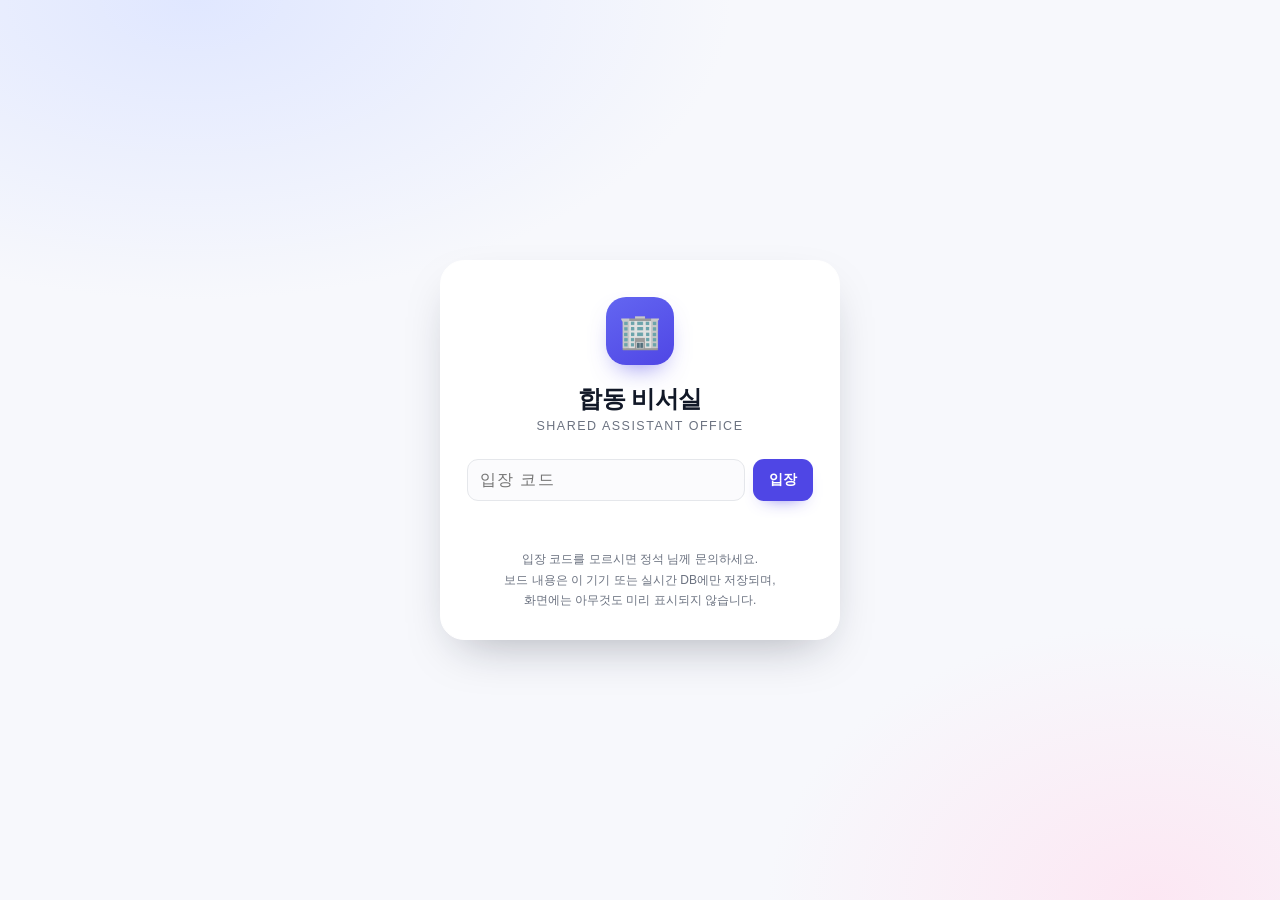
==== shared-office/index.html @ 5110aa7a "합동 비서실: 모바일 상단 바 한 줄 유지(브랜드·연결 배지)" ====
<!doctype html>
<html lang="ko">
<head>
<meta charset="utf-8">
<meta name="viewport" content="width=device-width, initial-scale=1, viewport-fit=cover">
<meta name="theme-color" content="#4f46e5">
<meta name="description" content="합동 비서실 - 가족과 비서가 함께 쓰는 실시간 공유 보드">
<title>합동 비서실 · Shared Assistant Office</title>
<link rel="icon" href="data:image/svg+xml,%3Csvg xmlns='http://www.w3.org/2000/svg' viewBox='0 0 100 100'%3E%3Crect width='100' height='100' rx='24' fill='%234f46e5'/%3E%3Ctext x='50' y='68' font-size='54' text-anchor='middle' fill='white'%3E%F0%9F%8F%A2%3C/text%3E%3C/svg%3E">
<link rel="manifest" href="./manifest.webmanifest">
<link rel="apple-touch-icon" href="./icon.svg">
<meta name="apple-mobile-web-app-capable" content="yes">
<meta name="apple-mobile-web-app-status-bar-style" content="default">
<meta name="apple-mobile-web-app-title" content="합동 비서실">
<link rel="stylesheet" href="./style.css?v=20261127d">
</head>
<body>

<!-- ── 잠금 화면 ───────────────────────────────────────────── -->
<div class="lock" id="lockScreen">
  <div class="lock-card">
    <div class="lock-mark">🏢</div>
    <h1>합동 비서실</h1>
    <p class="lock-sub">Shared Assistant Office</p>
    <form id="lockForm" class="lock-form" autocomplete="off">
      <input id="lockCode" type="password" placeholder="입장 코드" aria-label="입장 코드" required autocapitalize="off" spellcheck="false">
      <button type="submit" class="btn primary">입장</button>
    </form>
    <p class="lock-error" id="lockError" role="alert"></p>
    <p class="lock-note">
      입장 코드를 모르시면 정석 님께 문의하세요.<br>
      보드 내용은 이 기기 또는 실시간 DB에만 저장되며,<br>화면에는 아무것도 미리 표시되지 않습니다.
    </p>
  </div>
</div>

<!-- ── 본문 ───────────────────────────────────────────────── -->
<div class="app" id="app" hidden>
  <header class="topbar">
    <div class="brand">
      <span class="brand-mark">🏢</span>
      <div class="brand-text">
        <h1>합동 비서실</h1>
        <p>Shared Assistant Office</p>
      </div>
    </div>
    <div class="topbar-actions">
      <button id="connBadge" class="badge" type="button" title="실시간 DB 연결 설정">
        <span class="dot"></span><span id="connText">실시간 DB 미연결 · 로컬 모드</span>
      </button>
      <button id="settingsBtn" class="icon-btn" type="button" title="설정" aria-label="설정">⚙️</button>
      <button id="lockBtn" class="icon-btn" type="button" title="잠그기" aria-label="잠그기">🔒</button>
    </div>
  </header>

  <nav class="tabs" id="tabs">
    <button class="tab active" data-view="board" type="button"><span>📌</span> 공유 보드</button>
    <button class="tab" data-view="todos" type="button"><span>✅</span> 공동 할 일</button>
    <button class="tab" data-view="kids" type="button"><span>🧒</span> 아이들 보드</button>
    <button class="tab" data-view="chat" type="button"><span>💬</span> 채팅</button>
    <button class="tab" data-view="status" type="button"><span>👥</span> 비서 현황</button>
  </nav>

  <main class="main">

    <!-- 공유 보드 -->
    <section class="view active" id="view-board">
      <form class="card form" id="boardForm">
        <div class="form-row">
          <select id="boardCategory" aria-label="분류">
            <option value="공지">📢 공지</option>
            <option value="요청">🙋 요청</option>
            <option value="메모" selected>📝 메모</option>
          </select>
          <input id="boardAuthor" list="authorOptions" placeholder="작성자" value="정석 비서" aria-label="작성자">
          <label class="check"><input type="checkbox" id="boardPinned"> <span>상단 고정</span></label>
        </div>
        <textarea id="boardText" rows="2" placeholder="공지 · 요청 · 메모를 남겨 보세요 (예: 이번 주 금요일 오후 3시 병원 예약)" required></textarea>
        <div class="form-actions">
          <button class="btn primary" type="submit">올리기</button>
        </div>
      </form>

      <div class="filter-row" id="boardFilters">
        <button class="chip active" data-cat="전체" type="button">전체</button>
        <button class="chip" data-cat="공지" type="button">공지</button>
        <button class="chip" data-cat="요청" type="button">요청</button>
        <button class="chip" data-cat="메모" type="button">메모</button>
      </div>

      <div class="list" id="boardList"></div>
    </section>

    <!-- 공동 할 일 -->
    <section class="view" id="view-todos">
      <form class="card form" id="todoForm">
        <input id="todoTitle" placeholder="할 일을 입력하세요" aria-label="할 일" required>
        <div class="form-row">
          <input id="todoAssignee" list="authorOptions" placeholder="담당자" value="정석 비서" aria-label="담당자">
          <input id="todoDue" type="date" aria-label="기한">
          <select id="todoPriority" aria-label="우선순위">
            <option value="높음">🔴 높음</option>
            <option value="보통" selected>🟡 보통</option>
            <option value="낮음">🟢 낮음</option>
          </select>
          <button class="btn primary" type="submit">추가</button>
        </div>
      </form>

      <div class="filter-row" id="todoFilters">
        <button class="chip active" data-filter="all" type="button">전체</button>
        <button class="chip" data-filter="open" type="button">미완료</button>
        <button class="chip" data-filter="done" type="button">완료</button>
      </div>

      <div class="list" id="todoList"></div>
    </section>

    <!-- 아이들 보드 -->
    <section class="view" id="view-kids">
      <form class="card form" id="kidForm">
        <div class="form-row">
          <select id="kidChild" aria-label="자녀"></select>
          <select id="kidType" aria-label="종류">
            <option value="준비물">🎒 준비물</option>
            <option value="일정" selected>📅 일정</option>
            <option value="전달">📣 전달사항</option>
          </select>
          <input id="kidDate" type="date" aria-label="날짜">
        </div>
        <div class="form-row">
          <input id="kidText" placeholder="예: 체육복 · 수학 숙제 · 학원 6시" aria-label="내용" required>
          <button class="btn primary" type="submit">추가</button>
        </div>
      </form>

      <div class="filter-row" id="kidTabs"></div>
      <div class="list" id="kidList"></div>

      <details class="card manage">
        <summary>⚙️ 자녀 탭 이름 편집</summary>
        <div id="childEditor" class="child-editor"></div>
      </details>
    </section>

    <!-- 채팅 -->
    <section class="view" id="view-chat">
      <div class="chat-card card">
        <div class="chat-head">
          <span class="chat-label">나</span>
          <select id="chatAuthor" aria-label="작성자 선택"></select>
          <input id="chatAuthorCustom" hidden placeholder="이름 직접 입력" aria-label="작성자 이름" maxlength="20" autocomplete="off">
        </div>

        <div class="chat-list" id="chatList" role="log" aria-live="polite" aria-label="대화 내용"></div>

        <form class="chat-form" id="chatForm" autocomplete="off">
          <textarea id="chatInput" rows="1" placeholder="메시지를 입력하세요" aria-label="메시지" enterkeyhint="send"></textarea>
          <button class="btn primary" id="chatSend" type="submit">전송</button>
        </form>
      </div>
      <p class="hint center">Enter 전송 · Shift+Enter 줄바꿈 · 내 말풍선은 🗑️로 지울 수 있어요.</p>
    </section>

    <!-- 비서 현황 -->
    <section class="view" id="view-status">
      <form class="card form" id="statusForm">
        <div class="form-row">
          <input id="statusName" list="authorOptions" placeholder="이름" value="정석 비서" aria-label="이름">
          <input id="statusLine" placeholder="지금 상태 한 줄 (예: 오전 브리핑 준비 중)" aria-label="상태" required>
          <button class="btn primary" type="submit">업데이트</button>
        </div>
      </form>

      <div class="list" id="statusList"></div>
      <p class="hint center" id="statusHint">이 화면을 열어 둔 동안 1분마다 접속 시각이 갱신됩니다.</p>
    </section>

  </main>

  <footer class="footer">
    <span>합동 비서실 · 가족과 비서가 함께 쓰는 공유 보드</span>
    <span id="modeFooter"></span>
  </footer>
</div>

<datalist id="authorOptions">
  <option value="정석 비서"></option>
  <option value="미경 비서"></option>
  <option value="직접 작성"></option>
</datalist>

<!-- ── 설정 모달 ─────────────────────────────────────────── -->
<div class="modal" id="settingsModal" hidden>
  <div class="modal-card" role="dialog" aria-modal="true" aria-labelledby="settingsTitle">
    <div class="modal-head">
      <h2 id="settingsTitle">설정</h2>
      <button class="icon-btn" data-close type="button" aria-label="닫기">✕</button>
    </div>

    <section class="modal-section">
      <h3>실시간 DB 연결 (Firebase Realtime Database)</h3>
      <p class="hint">
        Firebase 콘솔 → 프로젝트 설정 → 내 앱 → SDK 설정의 구성 객체를 그대로 붙여넣으세요.
        <code>databaseURL</code>이 포함되어야 합니다. 연결하면 이 기기와 다른 기기의 보드가 실시간으로 함께 바뀝니다.
      </p>
      <textarea id="fbConfigInput" rows="6" spellcheck="false" placeholder='{
  "apiKey": "…",
  "authDomain": "…firebaseapp.com",
  "databaseURL": "https://…firebaseio.com",
  "projectId": "…",
  "appId": "…"
}'></textarea>
      <div class="row">
        <button id="fbConnect" class="btn primary" type="button">연결</button>
        <button id="fbDisconnect" class="btn ghost" type="button">연결 해제 (로컬 모드)</button>
      </div>
      <p class="hint" id="fbStatus"></p>
    </section>

    <section class="modal-section">
      <h3>입장 코드 변경</h3>
      <div class="row">
        <input id="newCode" type="text" placeholder="새 입장 코드" autocapitalize="off" spellcheck="false">
        <button id="saveCode" class="btn primary" type="button">저장</button>
      </div>
      <p class="hint" id="codeStatus"></p>
    </section>

    <section class="modal-section">
      <h3>내 이름</h3>
      <div class="row">
        <input id="myName" type="text" placeholder="예: 정석 비서">
        <button id="saveName" class="btn primary" type="button">저장</button>
      </div>
      <p class="hint">비서 현황판과 작성자 기본값에 쓰입니다.</p>
    </section>

    <section class="modal-section">
      <h3>데이터</h3>
      <div class="row">
        <button id="resetLocal" class="btn ghost danger" type="button">이 기기의 로컬 데이터 초기화</button>
      </div>
      <p class="hint">로컬 모드에서만 동작합니다. 실시간 DB 데이터는 지워지지 않습니다.</p>
    </section>
  </div>
</div>

<!-- ── 보드 항목 편집 모달 ───────────────────────────────── -->
<div class="modal" id="editModal" hidden>
  <div class="modal-card narrow" role="dialog" aria-modal="true" aria-labelledby="editTitle">
    <div class="modal-head">
      <h2 id="editTitle">글 수정</h2>
      <button class="icon-btn" data-close type="button" aria-label="닫기">✕</button>
    </div>
    <div class="modal-section">
      <div class="form-row">
        <select id="editCategory" aria-label="분류">
          <option value="공지">📢 공지</option>
          <option value="요청">🙋 요청</option>
          <option value="메모">📝 메모</option>
        </select>
        <input id="editAuthor" list="authorOptions" placeholder="작성자" aria-label="작성자">
        <label class="check"><input type="checkbox" id="editPinned"> <span>상단 고정</span></label>
      </div>
      <textarea id="editText" rows="5" aria-label="내용"></textarea>
      <div class="row end">
        <button class="btn ghost" data-close type="button">취소</button>
        <button id="editSave" class="btn primary" type="button">저장</button>
      </div>
    </div>
  </div>
</div>

<div class="toast" id="toast" role="status" aria-live="polite"></div>

<script type="module" src="./app.js?v=20261127c"></script>
</body>
</html>
---- shared-office/style.css ----
/* ─────────────────────────────────────────────
   합동 비서실 · Shared Assistant Office
   ───────────────────────────────────────────── */
:root {
  --indigo: #4f46e5;
  --indigo-dark: #4338ca;
  --indigo-soft: #eef2ff;
  --pink: #db2777;
  --pink-soft: #fce7f3;
  --green: #059669;
  --green-soft: #d1fae5;
  --amber: #b45309;
  --amber-soft: #fef3c7;
  --red: #dc2626;
  --ink: #111827;
  --ink-2: #374151;
  --muted: #6b7280;
  --line: #e5e7eb;
  --bg: #f5f6fa;
  --card: #ffffff;
  --radius: 16px;
  --shadow: 0 1px 2px rgba(17, 24, 39, .05), 0 8px 24px -16px rgba(17, 24, 39, .25);
  --shadow-lg: 0 20px 50px -20px rgba(17, 24, 39, .35);
  --safe-b: env(safe-area-inset-bottom, 0px);
  --page: 940px;
}

* { box-sizing: border-box; }

html, body {
  margin: 0;
  padding: 0;
  background: var(--bg);
  color: var(--ink);
  font-family: -apple-system, BlinkMacSystemFont, "Apple SD Gothic Neo", "Pretendard",
    "Segoe UI", "Malgun Gothic", "Noto Sans KR", sans-serif;
  -webkit-font-smoothing: antialiased;
  -webkit-text-size-adjust: 100%;
}

body { min-height: 100dvh; }

h1, h2, h3, p { margin: 0; }
button { font-family: inherit; }
input, select, textarea { font-family: inherit; font-size: 15px; color: var(--ink); }

/* ── 잠금 화면 ─────────────────────────────── */
.lock[hidden], .app[hidden] { display: none !important; }

.lock {
  position: fixed;
  inset: 0;
  display: grid;
  place-items: center;
  padding: 24px;
  background:
    radial-gradient(900px 500px at 15% 0%, #e0e7ff 0%, transparent 60%),
    radial-gradient(700px 500px at 90% 100%, #fce7f3 0%, transparent 55%),
    #f7f8fc;
  z-index: 100;
}

.lock-card {
  width: 100%;
  max-width: 400px;
  background: var(--card);
  border-radius: 24px;
  padding: 36px 26px 28px;
  text-align: center;
  box-shadow: var(--shadow-lg);
  border: 1px solid #fff;
}

.lock-mark {
  width: 68px;
  height: 68px;
  margin: 0 auto 18px;
  display: grid;
  place-items: center;
  font-size: 34px;
  border-radius: 20px;
  background: linear-gradient(150deg, #6366f1, #4f46e5);
  box-shadow: 0 12px 26px -12px rgba(79, 70, 229, .7);
}

.lock-card h1 { font-size: 24px; letter-spacing: -.5px; }
.lock-sub {
  margin-top: 4px;
  font-size: 12.5px;
  letter-spacing: .12em;
  text-transform: uppercase;
  color: var(--muted);
}

.lock-form { display: flex; gap: 8px; margin-top: 26px; }
.lock-form input {
  flex: 1;
  min-width: 0;
  padding: 13px 15px;
  border-radius: 12px;
  border: 1.5px solid var(--line);
  background: #fbfbfd;
  font-size: 16px;
  letter-spacing: .08em;
  transition: border-color .15s, box-shadow .15s;
}
.lock-form input:focus {
  outline: none;
  border-color: var(--indigo);
  box-shadow: 0 0 0 4px rgba(79, 70, 229, .12);
}

.lock-error {
  min-height: 20px;
  margin-top: 10px;
  font-size: 13px;
  color: var(--red);
}
.lock-note {
  margin-top: 18px;
  font-size: 12px;
  line-height: 1.7;
  color: var(--muted);
}
.shake { animation: shake .38s; }
@keyframes shake {
  0%, 100% { transform: translateX(0); }
  25% { transform: translateX(-7px); }
  50% { transform: translateX(7px); }
  75% { transform: translateX(-4px); }
}

/* ── 공통 버튼 ─────────────────────────────── */
.btn {
  appearance: none;
  border: 0;
  border-radius: 11px;
  padding: 11px 16px;
  font-size: 14px;
  font-weight: 600;
  cursor: pointer;
  white-space: nowrap;
  transition: background .15s, transform .06s, box-shadow .15s;
}
.btn:active { transform: translateY(1px); }
.btn.primary {
  background: var(--indigo);
  color: #fff;
  box-shadow: 0 8px 18px -12px rgba(79, 70, 229, .9);
}
.btn.primary:hover { background: var(--indigo-dark); }
.btn.ghost {
  background: #f3f4f6;
  color: var(--ink-2);
}
.btn.ghost:hover { background: #e9eaef; }
.btn.danger { color: var(--red); }
.btn.danger:hover { background: #fee2e2; }

.icon-btn {
  appearance: none;
  border: 0;
  background: transparent;
  width: 38px;
  height: 38px;
  border-radius: 10px;
  font-size: 16px;
  cursor: pointer;
  color: var(--ink-2);
}
.icon-btn:hover { background: #f3f4f6; }

/* ── 상단 바 ───────────────────────────────── */
.topbar {
  position: sticky;
  top: 0;
  z-index: 30;
  display: flex;
  align-items: center;
  justify-content: space-between;
  gap: 12px;
  padding: 12px max(16px, calc((100% - var(--page)) / 2 + 16px));
  background: rgba(255, 255, 255, .82);
  backdrop-filter: saturate(180%) blur(14px);
  -webkit-backdrop-filter: saturate(180%) blur(14px);
  border-bottom: 1px solid rgba(229, 231, 235, .9);
}

.brand { display: flex; align-items: center; gap: 10px; min-width: 0; }
.brand-mark {
  width: 40px;
  height: 40px;
  flex: 0 0 auto;
  display: grid;
  place-items: center;
  font-size: 20px;
  border-radius: 12px;
  background: linear-gradient(150deg, #6366f1, #4f46e5);
  box-shadow: 0 8px 18px -12px rgba(79, 70, 229, .9);
}
.brand-text h1 { font-size: 17px; letter-spacing: -.3px; }
.brand-text p {
  font-size: 10.5px;
  letter-spacing: .1em;
  text-transform: uppercase;
  color: var(--muted);
  margin-top: 1px;
}

.topbar-actions { display: flex; align-items: center; gap: 4px; }

.badge {
  display: inline-flex;
  align-items: center;
  gap: 6px;
  border: 1px solid var(--amber-soft);
  background: var(--amber-soft);
  color: var(--amber);
  font-size: 11.5px;
  font-weight: 600;
  padding: 7px 10px;
  border-radius: 999px;
  cursor: pointer;
  max-width: 46vw;
  overflow: hidden;
}
.badge .dot {
  width: 7px; height: 7px; border-radius: 50%;
  background: currentColor;
  flex: 0 0 auto;
}
.badge #connText { overflow: hidden; text-overflow: ellipsis; white-space: nowrap; }
.badge.online {
  background: var(--green-soft);
  border-color: var(--green-soft);
  color: var(--green);
}

/* ── 탭 ────────────────────────────────────── */
.tabs {
  position: sticky;
  top: 65px;
  z-index: 20;
  display: flex;
  gap: 6px;
  max-width: var(--page);
  margin: 0 auto;
  padding: 10px 16px;
  overflow-x: auto;
  scrollbar-width: none;
  background: linear-gradient(var(--bg) 70%, rgba(245, 246, 250, 0));
}
.tabs::-webkit-scrollbar { display: none; }

.tab {
  flex: 0 0 auto;
  appearance: none;
  border: 1px solid var(--line);
  background: #fff;
  color: var(--muted);
  font-size: 13.5px;
  font-weight: 600;
  padding: 9px 14px;
  border-radius: 999px;
  cursor: pointer;
  display: inline-flex;
  align-items: center;
  gap: 6px;
  transition: all .15s;
}
.tab span { font-size: 13px; }
.tab:hover { color: var(--ink-2); border-color: #d8dae2; }
.tab.active {
  background: var(--ink);
  border-color: var(--ink);
  color: #fff;
}

.main {
  max-width: var(--page);
  margin: 0 auto;
  padding: 6px max(16px, env(safe-area-inset-left)) 40px max(16px, env(safe-area-inset-right));
}

.view { display: none; }
.view.active { display: block; animation: fade .22s ease; }
@keyframes fade { from { opacity: 0; transform: translateY(4px); } to { opacity: 1; transform: none; } }

/* ── 카드 / 폼 ─────────────────────────────── */
.card {
  background: var(--card);
  border: 1px solid var(--line);
  border-radius: var(--radius);
  box-shadow: var(--shadow);
}

.form {
  padding: 14px;
  margin-bottom: 12px;
  display: flex;
  flex-direction: column;
  gap: 10px;
}

.form-row {
  display: flex;
  gap: 8px;
  align-items: center;
  flex-wrap: wrap;
}
.form-row > input[type="text"],
.form-row > input:not([type]),
.form-row > input[type="date"],
.form-row > select {
  flex: 1 1 130px;
  min-width: 0;
}
.form-row > .btn { flex: 0 0 auto; }

input:not([type="checkbox"]), select, textarea {
  width: 100%;
  padding: 11px 12px;
  border-radius: 11px;
  border: 1.5px solid var(--line);
  background: #fbfbfd;
  transition: border-color .15s, box-shadow .15s;
  -webkit-appearance: none;
  appearance: none;
}
select {
  background-image: url("data:image/svg+xml,%3Csvg xmlns='http://www.w3.org/2000/svg' width='12' height='8' viewBox='0 0 12 8'%3E%3Cpath d='M1 1l5 5 5-5' stroke='%236b7280' stroke-width='1.8' fill='none' stroke-linecap='round'/%3E%3C/svg%3E");
  background-repeat: no-repeat;
  background-position: right 12px center;
  padding-right: 32px;
}
input:focus, select:focus, textarea:focus {
  outline: none;
  border-color: var(--indigo);
  box-shadow: 0 0 0 4px rgba(79, 70, 229, .1);
  background: #fff;
}
textarea { resize: vertical; line-height: 1.55; min-height: 48px; }

.check {
  display: inline-flex;
  align-items: center;
  gap: 6px;
  font-size: 13px;
  color: var(--ink-2);
  white-space: nowrap;
  cursor: pointer;
  flex: 0 0 auto;
}
.check input { width: 16px; height: 16px; accent-color: var(--indigo); }

.form-actions { display: flex; justify-content: flex-end; }

.row { display: flex; gap: 8px; align-items: center; flex-wrap: wrap; }
.row.end { justify-content: flex-end; }
.row > input { flex: 1 1 160px; }

/* ── 필터 칩 ───────────────────────────────── */
.filter-row {
  display: flex;
  gap: 6px;
  margin: 2px 0 12px;
  overflow-x: auto;
  scrollbar-width: none;
  padding-bottom: 2px;
}
.filter-row::-webkit-scrollbar { display: none; }

.chip {
  flex: 0 0 auto;
  appearance: none;
  border: 1px solid var(--line);
  background: #fff;
  color: var(--muted);
  font-size: 12.5px;
  font-weight: 600;
  padding: 7px 12px;
  border-radius: 999px;
  cursor: pointer;
}
.chip:hover { color: var(--ink-2); }
.chip.active {
  background: var(--indigo-soft);
  border-color: #c7d2fe;
  color: var(--indigo-dark);
}

/* ── 목록 ──────────────────────────────────── */
.list { display: grid; gap: 10px; }
@media (min-width: 720px) {
  .list.two { grid-template-columns: 1fr 1fr; }
}

.item {
  background: var(--card);
  border: 1px solid var(--line);
  border-radius: 14px;
  padding: 14px 15px;
  box-shadow: var(--shadow);
  position: relative;
}

.item.pinned {
  border-color: #c7d2fe;
  background: linear-gradient(180deg, #f7f8ff, #fff 60%);
}
.item.pinned::before {
  content: "";
  position: absolute;
  left: 0; top: 12px; bottom: 12px;
  width: 3px;
  border-radius: 3px;
  background: var(--indigo);
}

.item-head {
  display: flex;
  align-items: center;
  gap: 7px;
  flex-wrap: wrap;
  margin-bottom: 8px;
}

.tag {
  font-size: 11px;
  font-weight: 700;
  padding: 4px 9px;
  border-radius: 999px;
  letter-spacing: -.1px;
}
.tag.cat-공지 { background: var(--indigo-soft); color: var(--indigo-dark); }
.tag.cat-요청 { background: var(--amber-soft); color: var(--amber); }
.tag.cat-메모 { background: #f3f4f6; color: var(--ink-2); }
.tag.author { background: #f3f4f6; color: var(--ink-2); font-weight: 600; }
.tag.mine { background: var(--green-soft); color: var(--green); }
.tag.pin { background: var(--indigo); color: #fff; }

.item-text {
  font-size: 14.5px;
  line-height: 1.62;
  color: var(--ink);
  white-space: pre-wrap;
  word-break: break-word;
}
.item-text.done {
  text-decoration: line-through;
  color: var(--muted);
}

.item-foot {
  display: flex;
  align-items: center;
  justify-content: space-between;
  gap: 8px;
  margin-top: 10px;
  font-size: 11.5px;
  color: var(--muted);
}
.item-actions { display: flex; gap: 2px; opacity: .75; }
.item-actions button {
  appearance: none;
  border: 0;
  background: transparent;
  font-size: 13px;
  padding: 4px 7px;
  border-radius: 8px;
  cursor: pointer;
  color: var(--muted);
}
.item-actions button:hover { background: #f3f4f6; color: var(--ink); }

/* 할 일 */
.todo { display: flex; gap: 12px; align-items: flex-start; }
.todo .box {
  flex: 0 0 auto;
  width: 22px; height: 22px;
  margin-top: 2px;
  border-radius: 7px;
  border: 2px solid #d1d5db;
  background: #fff;
  display: grid;
  place-items: center;
  cursor: pointer;
  color: transparent;
  font-size: 13px;
  font-weight: 800;
  transition: all .15s;
}
.todo .box:hover { border-color: var(--indigo); }
.todo .box.on {
  background: var(--indigo);
  border-color: var(--indigo);
  color: #fff;
}
.todo .body { flex: 1; min-width: 0; }
.todo .title { font-size: 14.5px; line-height: 1.5; word-break: break-word; }
.todo .title.done { text-decoration: line-through; color: var(--muted); }
.todo .meta {
  display: flex;
  gap: 6px;
  flex-wrap: wrap;
  margin-top: 7px;
  align-items: center;
}
.prio {
  font-size: 11px;
  font-weight: 700;
  padding: 3px 8px;
  border-radius: 999px;
}
.prio.높음 { background: #fee2e2; color: #b91c1c; }
.prio.보통 { background: var(--amber-soft); color: var(--amber); }
.prio.낮음 { background: var(--green-soft); color: var(--green); }
.due {
  font-size: 11.5px;
  color: var(--muted);
  background: #f3f4f6;
  padding: 3px 8px;
  border-radius: 999px;
}
.due.soon { background: #fee2e2; color: #b91c1c; font-weight: 700; }

/* 아이들 보드 */
.kid-card .ktype { font-size: 11px; font-weight: 700; padding: 4px 9px; border-radius: 999px; }
.ktype.준비물 { background: #e0f2fe; color: #0369a1; }
.ktype.일정 { background: var(--indigo-soft); color: var(--indigo-dark); }
.ktype.전달 { background: var(--pink-soft); color: var(--pink); }

.child-editor { display: grid; gap: 10px; margin-top: 12px; }
.child-row { display: flex; gap: 8px; align-items: center; }
.child-row .emoji {
  flex: 0 0 46px;
  text-align: center;
  font-size: 18px;
  padding: 9px 0;
  border-radius: 10px;
  border: 1.5px solid var(--line);
  background: #fbfbfd;
}
.child-row input { flex: 1; }

/* 현황 */
.status-item { display: flex; gap: 12px; align-items: flex-start; }
.avatar {
  flex: 0 0 auto;
  width: 38px; height: 38px;
  border-radius: 50%;
  display: grid;
  place-items: center;
  font-size: 15px;
  font-weight: 800;
  color: #fff;
  background: linear-gradient(150deg, #6366f1, #4f46e5);
}
.avatar.a2 { background: linear-gradient(150deg, #f472b6, #db2777); }
.avatar.a3 { background: linear-gradient(150deg, #34d399, #059669); }
.avatar.a4 { background: linear-gradient(150deg, #fbbf24, #d97706); }
.status-line { font-size: 14.5px; line-height: 1.5; word-break: break-word; }
.status-meta { margin-top: 5px; font-size: 11.5px; color: var(--muted); display: flex; gap: 8px; flex-wrap: wrap; }
.live-dot {
  display: inline-flex; align-items: center; gap: 4px;
  color: var(--green); font-weight: 700;
}
.live-dot::before {
  content: ""; width: 6px; height: 6px; border-radius: 50%; background: var(--green);
}

/* ── 채팅 ──────────────────────────────────── */
.chat-card {
  display: flex;
  flex-direction: column;
  height: min(72dvh, 640px);
  min-height: 380px;
  padding: 0;
  overflow: hidden;
}

.chat-head {
  flex: 0 0 auto;
  display: flex;
  align-items: center;
  gap: 8px;
  padding: 9px 12px;
  border-bottom: 1px solid var(--line);
  background: linear-gradient(180deg, #fafaff, #fff);
}
.chat-label {
  flex: 0 0 auto;
  font-size: 11.5px;
  font-weight: 700;
  color: var(--muted);
  white-space: nowrap;
}
.chat-head select {
  flex: 0 1 168px;
  min-width: 0;
  padding: 8px 30px 8px 10px;
  border-radius: 10px;
  font-size: 13.5px;
  font-weight: 600;
}
.chat-head input {
  flex: 1 1 120px;
  min-width: 0;
  padding: 8px 10px;
  border-radius: 10px;
  font-size: 13.5px;
}

.chat-list {
  flex: 1 1 auto;
  overflow-y: auto;
  overscroll-behavior: contain;
  -webkit-overflow-scrolling: touch;
  padding: 14px 12px 10px;
  display: flex;
  flex-direction: column;
  gap: 8px;
  background:
    radial-gradient(600px 300px at 100% 0%, #f5f6ff 0%, transparent 70%),
    #fbfbfe;
}

.chat-empty {
  margin: auto;
  width: 100%;
  padding: 24px 12px;
  border: 0;
  background: transparent;
}

.chat-day {
  align-self: center;
  margin: 4px 0 2px;
  padding: 4px 12px;
  border-radius: 999px;
  background: #eceef4;
  color: var(--muted);
  font-size: 11px;
  font-weight: 700;
}

.msg {
  display: flex;
  align-items: flex-end;
  gap: 7px;
  max-width: 88%;
  align-self: flex-start;
}
.msg.mine { flex-direction: row-reverse; align-self: flex-end; }

.msg-avatar {
  flex: 0 0 auto;
  width: 28px;
  height: 28px;
  margin-bottom: 16px;
  border-radius: 50%;
  display: grid;
  place-items: center;
  font-size: 12px;
  font-weight: 800;
  color: #fff;
  background: linear-gradient(150deg, #6366f1, #4f46e5);
}
.msg-avatar.a2 { background: linear-gradient(150deg, #f472b6, #db2777); }
.msg-avatar.a3 { background: linear-gradient(150deg, #34d399, #059669); }
.msg-avatar.a4 { background: linear-gradient(150deg, #fbbf24, #d97706); }

.msg-body {
  min-width: 0;
  display: flex;
  flex-direction: column;
  align-items: flex-start;
  gap: 3px;
}
.msg.mine .msg-body { align-items: flex-end; }

.msg-author {
  padding-left: 3px;
  font-size: 11px;
  font-weight: 700;
  color: var(--ink-2);
}

.bubble {
  max-width: 100%;
  padding: 9px 13px;
  border-radius: 16px 16px 16px 5px;
  background: #fff;
  border: 1px solid var(--line);
  box-shadow: var(--shadow);
  font-size: 14.5px;
  line-height: 1.55;
  color: var(--ink);
  white-space: pre-wrap;
  word-break: break-word;
  overflow-wrap: anywhere;
}
.msg.mine .bubble {
  background: var(--indigo);
  border-color: var(--indigo);
  color: #fff;
  border-radius: 16px 16px 5px 16px;
}

.msg-meta {
  display: flex;
  align-items: center;
  gap: 2px;
  padding: 0 3px;
  font-size: 10.5px;
  color: var(--muted);
}
.msg-meta button {
  appearance: none;
  border: 0;
  background: transparent;
  padding: 2px 4px;
  border-radius: 6px;
  cursor: pointer;
  font-size: 11px;
  opacity: .55;
}
.msg-meta button:hover { opacity: 1; background: #f3f4f6; }

.chat-form {
  flex: 0 0 auto;
  display: flex;
  align-items: flex-end;
  gap: 8px;
  padding: 10px 12px calc(10px + var(--safe-b));
  border-top: 1px solid var(--line);
  background: #fff;
}
.chat-form textarea {
  flex: 1 1 auto;
  min-height: 44px;
  max-height: 132px;
  padding: 11px 14px;
  border-radius: 14px;
  resize: none;
  line-height: 1.45;
  font-size: 15px;
}
.chat-form .btn {
  flex: 0 0 auto;
  height: 44px;
  padding: 0 18px;
  border-radius: 14px;
}

/* ── 빈 상태 ───────────────────────────────── */
.empty {
  text-align: center;
  padding: 34px 18px;
  color: var(--muted);
  font-size: 13.5px;
  line-height: 1.7;
  background: #fff;
  border: 1px dashed var(--line);
  border-radius: 14px;
}
.empty b { display: block; font-size: 22px; margin-bottom: 8px; }

.hint { font-size: 12px; color: var(--muted); line-height: 1.6; }
.hint.center { text-align: center; margin-top: 14px; }
.hint code {
  background: #f3f4f6;
  padding: 1px 5px;
  border-radius: 5px;
  font-size: 11.5px;
}

.manage { margin-top: 16px; padding: 14px 16px; }
.manage summary {
  cursor: pointer;
  font-size: 13.5px;
  font-weight: 600;
  color: var(--ink-2);
  list-style: none;
}
.manage summary::-webkit-details-marker { display: none; }
.manage[open] summary { margin-bottom: 4px; }

.footer {
  max-width: var(--page);
  margin: 0 auto;
  padding: 8px 16px calc(28px + var(--safe-b));
  display: flex;
  justify-content: space-between;
  gap: 10px;
  flex-wrap: wrap;
  font-size: 11px;
  color: #9ca3af;
}

/* ── 모달 ──────────────────────────────────── */
.modal {
  position: fixed;
  inset: 0;
  z-index: 60;
  display: grid;
  place-items: center;
  padding: 18px;
  background: rgba(17, 24, 39, .42);
  backdrop-filter: blur(3px);
  -webkit-backdrop-filter: blur(3px);
  overflow-y: auto;
}
.modal[hidden] { display: none; }

.modal-card {
  width: 100%;
  max-width: 520px;
  background: #fff;
  border-radius: 20px;
  padding: 20px;
  box-shadow: var(--shadow-lg);
  max-height: 92dvh;
  overflow-y: auto;
  animation: pop .18s ease;
}
.modal-card.narrow { max-width: 460px; }
@keyframes pop { from { opacity: 0; transform: scale(.97) translateY(6px); } to { opacity: 1; transform: none; } }

.modal-head {
  display: flex;
  align-items: center;
  justify-content: space-between;
  margin-bottom: 6px;
}
.modal-head h2 { font-size: 18px; letter-spacing: -.3px; }

.modal-section {
  padding: 14px 0;
  border-top: 1px solid var(--line);
  display: flex;
  flex-direction: column;
  gap: 9px;
}
.modal-section:first-of-type { border-top: 0; }
.modal-section h3 { font-size: 13.5px; font-weight: 700; color: var(--ink-2); }
.modal-section textarea { font-family: ui-monospace, SFMono-Regular, Menlo, monospace; font-size: 12px; }

/* ── 토스트 ────────────────────────────────── */
.toast {
  position: fixed;
  left: 50%;
  bottom: calc(22px + var(--safe-b));
  transform: translate(-50%, 20px);
  background: var(--ink);
  color: #fff;
  font-size: 13px;
  font-weight: 500;
  padding: 11px 18px;
  border-radius: 999px;
  box-shadow: var(--shadow-lg);
  opacity: 0;
  pointer-events: none;
  transition: opacity .2s, transform .2s;
  z-index: 90;
  max-width: calc(100vw - 40px);
  text-align: center;
}
.toast.show { opacity: 1; transform: translate(-50%, 0); }

@media (max-width: 520px) {
  .brand { gap: 8px; }
  .brand-text p { display: none; }
  .brand-text h1 { font-size: 15.5px; white-space: nowrap; }
  .badge { font-size: 10.5px; padding: 6px 9px; max-width: 38vw; }
  .form-row > .check { order: 3; }
  .tabs {
    top: 63px;
    flex-wrap: wrap;
    overflow-x: visible;
    row-gap: 6px;
    justify-content: center;
    padding-top: 8px;
    padding-bottom: 8px;
  }
  .tab { padding: 8px 12px; font-size: 12.5px; }
  .chat-card { height: min(calc(100dvh - 250px), 640px); min-height: 330px; }
  .msg { max-width: 92%; }
}
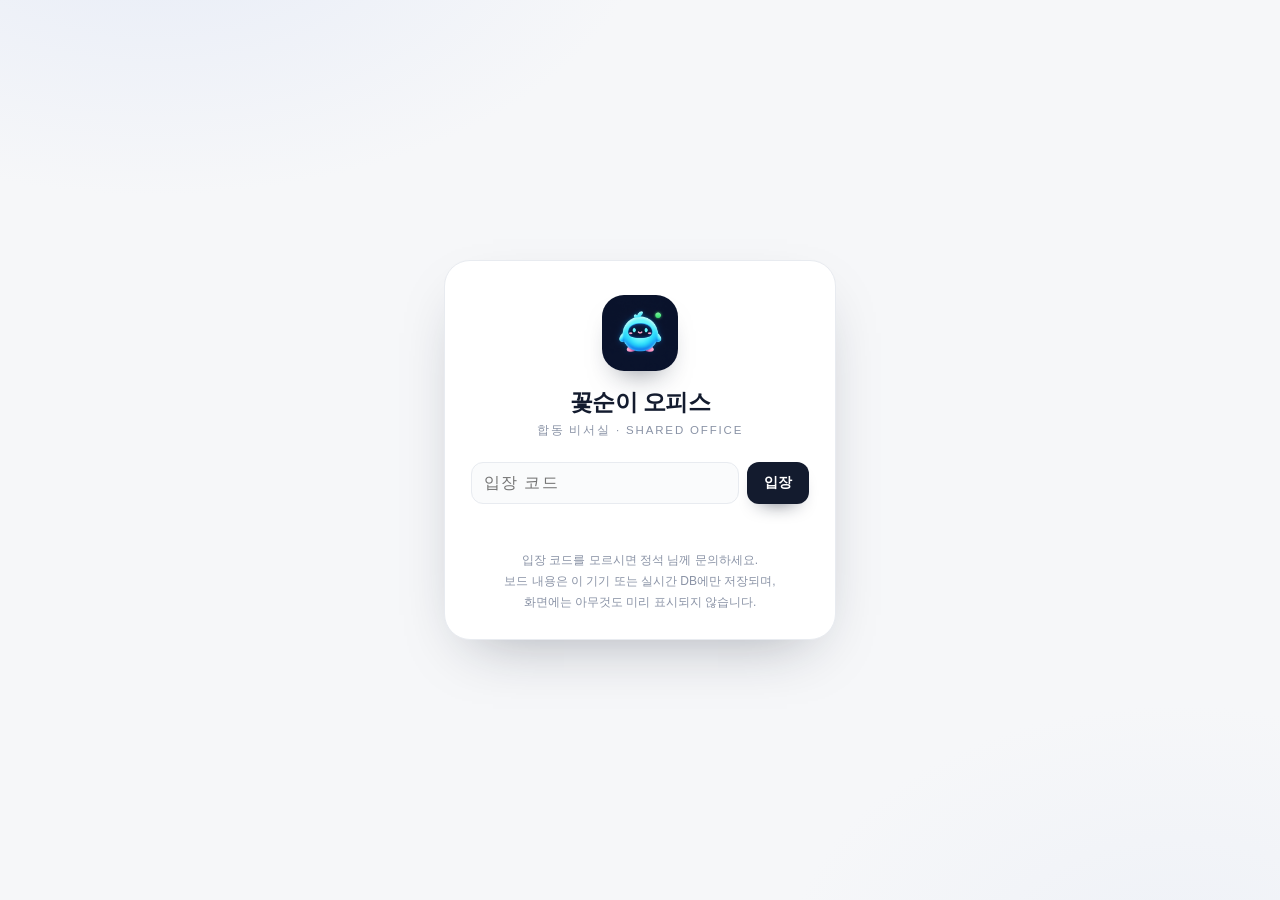
==== commit cdf8d849: "합동 비서실: 아이소메트릭 오피스 대시보드 + PWA(manifest·sw·아이콘)" ====
--- a/shared-office/index.html
+++ b/shared-office/index.html
@@ -3,25 +3,26 @@
 <head>
 <meta charset="utf-8">
 <meta name="viewport" content="width=device-width, initial-scale=1, viewport-fit=cover">
-<meta name="theme-color" content="#4f46e5">
-<meta name="description" content="합동 비서실 - 가족과 비서가 함께 쓰는 실시간 공유 보드">
-<title>합동 비서실 · Shared Assistant Office</title>
-<link rel="icon" href="data:image/svg+xml,%3Csvg xmlns='http://www.w3.org/2000/svg' viewBox='0 0 100 100'%3E%3Crect width='100' height='100' rx='24' fill='%234f46e5'/%3E%3Ctext x='50' y='68' font-size='54' text-anchor='middle' fill='white'%3E%F0%9F%8F%A2%3C/text%3E%3C/svg%3E">
-<link rel="manifest" href="./manifest.webmanifest">
-<link rel="apple-touch-icon" href="./icon.svg">
+<meta name="theme-color" content="#131B2E">
+<meta name="description" content="꽃순이 오피스 - 합동 비서실. 가족과 비서가 함께 쓰는 실시간 오피스 대시보드">
+<title>꽃순이 오피스 · 합동 비서실</title>
+<link rel="icon" href="./icon.svg">
+<link rel="manifest" href="./manifest.json">
+<link rel="apple-touch-icon" href="./apple-touch-icon.png">
 <meta name="apple-mobile-web-app-capable" content="yes">
 <meta name="apple-mobile-web-app-status-bar-style" content="default">
-<meta name="apple-mobile-web-app-title" content="합동 비서실">
-<link rel="stylesheet" href="./style.css?v=20261127d">
+<meta name="apple-mobile-web-app-title" content="꽃순이 오피스">
+<meta name="mobile-web-app-capable" content="yes">
+<link rel="stylesheet" href="./style.css?v=20261127e">
 </head>
 <body>
 
 <!-- ── 잠금 화면 ───────────────────────────────────────────── -->
 <div class="lock" id="lockScreen">
   <div class="lock-card">
-    <div class="lock-mark">🏢</div>
-    <h1>합동 비서실</h1>
-    <p class="lock-sub">Shared Assistant Office</p>
+    <img class="lock-mark" src="./icon-512.png" alt="꽃순이 오피스">
+    <h1>꽃순이 오피스</h1>
+    <p class="lock-sub">합동 비서실 · Shared Office</p>
     <form id="lockForm" class="lock-form" autocomplete="off">
       <input id="lockCode" type="password" placeholder="입장 코드" aria-label="입장 코드" required autocapitalize="off" spellcheck="false">
       <button type="submit" class="btn primary">입장</button>
@@ -36,35 +37,108 @@
 
 <!-- ── 본문 ───────────────────────────────────────────────── -->
 <div class="app" id="app" hidden>
-  <header class="topbar">
-    <div class="brand">
-      <span class="brand-mark">🏢</span>
-      <div class="brand-text">
-        <h1>합동 비서실</h1>
-        <p>Shared Assistant Office</p>
-      </div>
-    </div>
-    <div class="topbar-actions">
-      <button id="connBadge" class="badge" type="button" title="실시간 DB 연결 설정">
-        <span class="dot"></span><span id="connText">실시간 DB 미연결 · 로컬 모드</span>
-      </button>
-      <button id="settingsBtn" class="icon-btn" type="button" title="설정" aria-label="설정">⚙️</button>
-      <button id="lockBtn" class="icon-btn" type="button" title="잠그기" aria-label="잠그기">🔒</button>
-    </div>
-  </header>
-
-  <nav class="tabs" id="tabs">
-    <button class="tab active" data-view="board" type="button"><span>📌</span> 공유 보드</button>
-    <button class="tab" data-view="todos" type="button"><span>✅</span> 공동 할 일</button>
-    <button class="tab" data-view="kids" type="button"><span>🧒</span> 아이들 보드</button>
-    <button class="tab" data-view="chat" type="button"><span>💬</span> 채팅</button>
-    <button class="tab" data-view="status" type="button"><span>👥</span> 비서 현황</button>
-  </nav>
+  <div class="topbar-wrap">
+    <header class="topbar">
+      <div class="brand">
+        <img class="brand-mark" src="./icon-512.png" alt="" aria-hidden="true">
+        <div class="brand-text">
+          <h1>꽃순이 오피스</h1>
+          <p>합동 비서실 · 4개 파트 가동 중</p>
+        </div>
+      </div>
+      <div class="topbar-actions">
+        <button id="connBadge" class="live-badge" type="button" title="실시간 DB 연결 설정">
+          <span class="dot"></span><span id="connText">LIVE</span>
+        </button>
+        <button id="settingsBtn" class="icon-btn" type="button" title="설정" aria-label="설정">⚙️</button>
+        <button id="lockBtn" class="icon-btn" type="button" title="잠그기" aria-label="잠그기">🔒</button>
+      </div>
+    </header>
+
+    <nav class="segmented" id="tabs" aria-label="화면 전환">
+      <div class="segmented-track">
+        <button class="seg active" data-view="office" type="button">오피스</button>
+        <button class="seg" data-view="board" type="button">공유 보드</button>
+        <button class="seg" data-view="todos" type="button">할 일</button>
+        <button class="seg" data-view="kids" type="button">아이들</button>
+        <button class="seg" data-view="chat" type="button">채팅</button>
+        <button class="seg" data-view="status" type="button">현황</button>
+      </div>
+    </nav>
+  </div>
 
   <main class="main">
 
-    <!-- 공유 보드 -->
-    <section class="view active" id="view-board">
+    <!-- ── 오피스 ─────────────────────────────────────────── -->
+    <section class="view active" id="view-office">
+
+      <div class="card hero">
+        <span class="pill">Workspace</span>
+        <h2>정석 님, 합동 비서실이 가동 중이에요</h2>
+        <p class="hero-sub">공간이나 담당자를 탭하면 최근 진행 현황을 바로 볼 수 있어요.</p>
+        <div class="hero-chips">
+          <button class="chip-btn motion is-on" id="motionToggle" type="button" aria-pressed="true">
+            <span class="motion-dot"></span><span id="motionLabel">모션 ON</span>
+          </button>
+          <button class="chip-btn stat" id="statChip" type="button">
+            <span class="stat-top">가동 <b>4파트</b></span>
+            <span class="stat-sub" id="statSub">미완료 0 · 접속 0</span>
+          </button>
+          <span class="chip-btn stat">
+            <span class="stat-top"><b>Lv.3</b> 꽃순이</span>
+            <span class="stat-sub">비서실 지휘</span>
+          </span>
+        </div>
+      </div>
+
+      <div class="card office-card">
+        <div class="office-head">
+          <div>
+            <h3>오피스</h3>
+            <p class="office-sub">핀을 탭하면 그 자리의 최근 진행 현황이 열려요</p>
+          </div>
+          <span class="office-live"><i class="dot"></i><span id="officeMode">실시간</span></span>
+        </div>
+
+        <div class="office-stage" id="officeStage">
+          <img src="./office-scene.png" alt="꽃순이 오피스 아이소메트릭 도면" width="1100" height="979" fetchpriority="high" decoding="async">
+          <button class="pin" data-room="hq"      type="button" style="--x:52%;--y:37%;--d:0s"><i class="dot"></i><span>지휘실</span></button>
+          <button class="pin" data-room="meeting" type="button" style="--x:19%;--y:44%;--d:.5s"><i class="dot"></i><span>회의실</span></button>
+          <button class="pin" data-room="mikyung" type="button" style="--x:56%;--y:53%;--d:.9s"><i class="dot"></i><span>미경 비서</span></button>
+          <button class="pin" data-room="todo"    type="button" style="--x:38%;--y:56%;--d:.3s"><i class="dot"></i><span>공동 할 일</span></button>
+          <button class="pin" data-room="kids"    type="button" style="--x:61%;--y:62%;--d:.7s"><i class="dot"></i><span>아이들 보드</span></button>
+          <button class="pin" data-room="lounge"  type="button" style="--x:82%;--y:72%;--d:1.1s"><i class="dot"></i><span>라운지</span></button>
+        </div>
+      </div>
+
+      <section class="card room-panel" id="roomPanel" hidden aria-live="polite"></section>
+
+      <div class="quick-grid">
+        <button class="card quick" data-goto="board" type="button">
+          <span class="q-ico">📌</span>
+          <b>공유 보드</b>
+          <span class="q-sub" id="qBoard">최근 글 확인</span>
+        </button>
+        <button class="card quick" data-goto="todos" type="button">
+          <span class="q-ico">✅</span>
+          <b>공동 할 일</b>
+          <span class="q-sub" id="qTodo">미완료 확인</span>
+        </button>
+        <button class="card quick" data-goto="kids" type="button">
+          <span class="q-ico">🧒</span>
+          <b>아이들 보드</b>
+          <span class="q-sub" id="qKids">준비물·일정</span>
+        </button>
+        <button class="card quick" data-goto="chat" type="button">
+          <span class="q-ico">💬</span>
+          <b>채팅</b>
+          <span class="q-sub" id="qChat">새 메시지 확인</span>
+        </button>
+      </div>
+    </section>
+
+    <!-- ── 공유 보드 ───────────────────────────────────────── -->
+    <section class="view" id="view-board">
       <form class="card form" id="boardForm">
         <div class="form-row">
           <select id="boardCategory" aria-label="분류">
@@ -91,7 +165,7 @@
       <div class="list" id="boardList"></div>
     </section>
 
-    <!-- 공동 할 일 -->
+    <!-- ── 공동 할 일 ──────────────────────────────────────── -->
     <section class="view" id="view-todos">
       <form class="card form" id="todoForm">
         <input id="todoTitle" placeholder="할 일을 입력하세요" aria-label="할 일" required>
@@ -116,7 +190,7 @@
       <div class="list" id="todoList"></div>
     </section>
 
-    <!-- 아이들 보드 -->
+    <!-- ── 아이들 보드 ─────────────────────────────────────── -->
     <section class="view" id="view-kids">
       <form class="card form" id="kidForm">
         <div class="form-row">
@@ -143,7 +217,7 @@
       </details>
     </section>
 
-    <!-- 채팅 -->
+    <!-- ── 채팅 ────────────────────────────────────────────── -->
     <section class="view" id="view-chat">
       <div class="chat-card card">
         <div class="chat-head">
@@ -162,7 +236,7 @@
       <p class="hint center">Enter 전송 · Shift+Enter 줄바꿈 · 내 말풍선은 🗑️로 지울 수 있어요.</p>
     </section>
 
-    <!-- 비서 현황 -->
+    <!-- ── 현황 ────────────────────────────────────────────── -->
     <section class="view" id="view-status">
       <form class="card form" id="statusForm">
         <div class="form-row">
@@ -179,7 +253,7 @@
   </main>
 
   <footer class="footer">
-    <span>합동 비서실 · 가족과 비서가 함께 쓰는 공유 보드</span>
+    <span>꽃순이 오피스 · 가족과 비서가 함께 쓰는 공유 오피스</span>
     <span id="modeFooter"></span>
   </footer>
 </div>
@@ -274,6 +348,15 @@
 
 <div class="toast" id="toast" role="status" aria-live="polite"></div>
 
-<script type="module" src="./app.js?v=20261127c"></script>
+<script type="module" src="./app.js?v=20261127e"></script>
+<script>
+  if ('serviceWorker' in navigator) {
+    window.addEventListener('load', function () {
+      navigator.serviceWorker.register('./sw.js').catch(function (e) {
+        console.warn('[shared-office] 서비스 워커 등록 실패:', e);
+      });
+    });
+  }
+</script>
 </body>
 </html>
--- a/shared-office/style.css
+++ b/shared-office/style.css
@@ -1,28 +1,34 @@
-/* ─────────────────────────────────────────────
-   합동 비서실 · Shared Assistant Office
-   ───────────────────────────────────────────── */
+/* ─────────────────────────────────────────────────────────────
+   꽃순이 오피스 · 합동 비서실 (Stella Office 톤)
+   라이트 그레이 배경 · 둥근 화이트 카드 · 다크 네이비 포인트
+   ───────────────────────────────────────────────────────────── */
 :root {
-  --indigo: #4f46e5;
-  --indigo-dark: #4338ca;
-  --indigo-soft: #eef2ff;
-  --pink: #db2777;
-  --pink-soft: #fce7f3;
-  --green: #059669;
-  --green-soft: #d1fae5;
-  --amber: #b45309;
-  --amber-soft: #fef3c7;
-  --red: #dc2626;
-  --ink: #111827;
-  --ink-2: #374151;
-  --muted: #6b7280;
-  --line: #e5e7eb;
-  --bg: #f5f6fa;
-  --card: #ffffff;
-  --radius: 16px;
-  --shadow: 0 1px 2px rgba(17, 24, 39, .05), 0 8px 24px -16px rgba(17, 24, 39, .25);
-  --shadow-lg: 0 20px 50px -20px rgba(17, 24, 39, .35);
+  --bg: #F6F7F9;
+  --card: #FFFFFF;
+  --line: #E8EBF0;
+  --line-soft: #F1F3F7;
+  --navy: #131B2E;
+  --navy-2: #1E2740;
+  --navy-soft: #EEF1F7;
+  --ink: #131B2E;
+  --ink-2: #454E63;
+  --muted: #8A93A6;
+  --green: #0FA968;
+  --green-soft: #E6F7EF;
+  --amber: #B45309;
+  --amber-soft: #FEF3C7;
+  --red: #DC2626;
+  --indigo: #3B5BDB;
+  --indigo-soft: #EEF2FF;
+  --pink: #DB2777;
+  --pink-soft: #FCE7F3;
+  --radius: 20px;
+  --radius-sm: 14px;
+  --shadow: 0 1px 2px rgba(19, 27, 46, .04), 0 14px 32px -24px rgba(19, 27, 46, .28);
+  --shadow-lg: 0 24px 60px -28px rgba(19, 27, 46, .38);
   --safe-b: env(safe-area-inset-bottom, 0px);
-  --page: 940px;
+  --page: 1040px;
+  --top-h: 118px;
 }
 
 * { box-sizing: border-box; }
@@ -39,89 +45,78 @@
 }
 
 body { min-height: 100dvh; }
-
 h1, h2, h3, p { margin: 0; }
 button { font-family: inherit; }
 input, select, textarea { font-family: inherit; font-size: 15px; color: var(--ink); }
-
-/* ── 잠금 화면 ─────────────────────────────── */
+img { max-width: 100%; }
+
+/* ── 잠금 화면 ─────────────────────────────────────────────── */
 .lock[hidden], .app[hidden] { display: none !important; }
 
 .lock {
   position: fixed;
   inset: 0;
+  z-index: 100;
   display: grid;
   place-items: center;
   padding: 24px;
   background:
-    radial-gradient(900px 500px at 15% 0%, #e0e7ff 0%, transparent 60%),
-    radial-gradient(700px 500px at 90% 100%, #fce7f3 0%, transparent 55%),
-    #f7f8fc;
-  z-index: 100;
+    radial-gradient(800px 460px at 12% -10%, #E7ECF7 0%, transparent 62%),
+    radial-gradient(680px 460px at 92% 108%, #EEF1F7 0%, transparent 58%),
+    var(--bg);
 }
 
 .lock-card {
   width: 100%;
-  max-width: 400px;
+  max-width: 392px;
   background: var(--card);
-  border-radius: 24px;
-  padding: 36px 26px 28px;
+  border: 1px solid var(--line);
+  border-radius: 26px;
+  padding: 34px 26px 26px;
   text-align: center;
   box-shadow: var(--shadow-lg);
-  border: 1px solid #fff;
 }
 
 .lock-mark {
-  width: 68px;
-  height: 68px;
-  margin: 0 auto 18px;
-  display: grid;
-  place-items: center;
-  font-size: 34px;
-  border-radius: 20px;
-  background: linear-gradient(150deg, #6366f1, #4f46e5);
-  box-shadow: 0 12px 26px -12px rgba(79, 70, 229, .7);
-}
-
-.lock-card h1 { font-size: 24px; letter-spacing: -.5px; }
+  width: 76px;
+  height: 76px;
+  margin: 0 auto 16px;
+  display: block;
+  border-radius: 22px;
+  object-fit: cover;
+  box-shadow: 0 16px 30px -18px rgba(19, 27, 46, .65);
+}
+
+.lock-card h1 { font-size: 23px; letter-spacing: -.6px; }
 .lock-sub {
-  margin-top: 4px;
-  font-size: 12.5px;
-  letter-spacing: .12em;
+  margin-top: 5px;
+  font-size: 11.5px;
+  letter-spacing: .16em;
   text-transform: uppercase;
   color: var(--muted);
 }
 
-.lock-form { display: flex; gap: 8px; margin-top: 26px; }
+.lock-form { display: flex; gap: 8px; margin-top: 24px; }
 .lock-form input {
   flex: 1;
   min-width: 0;
   padding: 13px 15px;
-  border-radius: 12px;
+  border-radius: 13px;
   border: 1.5px solid var(--line);
-  background: #fbfbfd;
+  background: #FAFBFC;
   font-size: 16px;
   letter-spacing: .08em;
   transition: border-color .15s, box-shadow .15s;
 }
 .lock-form input:focus {
   outline: none;
-  border-color: var(--indigo);
-  box-shadow: 0 0 0 4px rgba(79, 70, 229, .12);
-}
-
-.lock-error {
-  min-height: 20px;
-  margin-top: 10px;
-  font-size: 13px;
-  color: var(--red);
-}
-.lock-note {
-  margin-top: 18px;
-  font-size: 12px;
-  line-height: 1.7;
-  color: var(--muted);
-}
+  border-color: var(--navy);
+  box-shadow: 0 0 0 4px rgba(19, 27, 46, .09);
+  background: #fff;
+}
+
+.lock-error { min-height: 20px; margin-top: 10px; font-size: 13px; color: var(--red); }
+.lock-note { margin-top: 16px; font-size: 12px; line-height: 1.75; color: var(--muted); }
 .shake { animation: shake .38s; }
 @keyframes shake {
   0%, 100% { transform: translateX(0); }
@@ -130,163 +125,183 @@
   75% { transform: translateX(-4px); }
 }
 
-/* ── 공통 버튼 ─────────────────────────────── */
+/* ── 공통 버튼 ─────────────────────────────────────────────── */
 .btn {
   appearance: none;
   border: 0;
-  border-radius: 11px;
-  padding: 11px 16px;
+  border-radius: 12px;
+  padding: 11px 17px;
   font-size: 14px;
-  font-weight: 600;
+  font-weight: 700;
+  letter-spacing: -.2px;
   cursor: pointer;
   white-space: nowrap;
-  transition: background .15s, transform .06s, box-shadow .15s;
+  transition: background .15s, transform .06s, box-shadow .15s, color .15s;
 }
 .btn:active { transform: translateY(1px); }
 .btn.primary {
-  background: var(--indigo);
+  background: var(--navy);
   color: #fff;
-  box-shadow: 0 8px 18px -12px rgba(79, 70, 229, .9);
-}
-.btn.primary:hover { background: var(--indigo-dark); }
-.btn.ghost {
-  background: #f3f4f6;
-  color: var(--ink-2);
-}
-.btn.ghost:hover { background: #e9eaef; }
+  box-shadow: 0 10px 20px -14px rgba(19, 27, 46, .95);
+}
+.btn.primary:hover { background: var(--navy-2); }
+.btn.ghost { background: #F2F4F7; color: var(--ink-2); }
+.btn.ghost:hover { background: #E9ECF2; }
 .btn.danger { color: var(--red); }
-.btn.danger:hover { background: #fee2e2; }
+.btn.danger:hover { background: #FEE2E2; }
 
 .icon-btn {
   appearance: none;
   border: 0;
   background: transparent;
-  width: 38px;
-  height: 38px;
-  border-radius: 10px;
-  font-size: 16px;
+  width: 36px;
+  height: 36px;
+  border-radius: 11px;
+  font-size: 15px;
   cursor: pointer;
   color: var(--ink-2);
-}
-.icon-btn:hover { background: #f3f4f6; }
-
-/* ── 상단 바 ───────────────────────────────── */
-.topbar {
+  display: grid;
+  place-items: center;
+  transition: background .15s;
+}
+.icon-btn:hover { background: #F1F3F7; }
+
+/* ── 상단 바 ───────────────────────────────────────────────── */
+.topbar-wrap {
   position: sticky;
   top: 0;
-  z-index: 30;
+  z-index: 40;
+  background: rgba(246, 247, 249, .88);
+  backdrop-filter: saturate(180%) blur(16px);
+  -webkit-backdrop-filter: saturate(180%) blur(16px);
+  border-bottom: 1px solid rgba(232, 235, 240, .9);
+}
+
+.topbar {
   display: flex;
   align-items: center;
   justify-content: space-between;
   gap: 12px;
-  padding: 12px max(16px, calc((100% - var(--page)) / 2 + 16px));
-  background: rgba(255, 255, 255, .82);
-  backdrop-filter: saturate(180%) blur(14px);
-  -webkit-backdrop-filter: saturate(180%) blur(14px);
-  border-bottom: 1px solid rgba(229, 231, 235, .9);
-}
-
-.brand { display: flex; align-items: center; gap: 10px; min-width: 0; }
+  max-width: var(--page);
+  margin: 0 auto;
+  padding: 11px 16px 6px;
+}
+
+.brand { display: flex; align-items: center; gap: 11px; min-width: 0; }
 .brand-mark {
   width: 40px;
   height: 40px;
   flex: 0 0 auto;
-  display: grid;
-  place-items: center;
-  font-size: 20px;
   border-radius: 12px;
-  background: linear-gradient(150deg, #6366f1, #4f46e5);
-  box-shadow: 0 8px 18px -12px rgba(79, 70, 229, .9);
-}
-.brand-text h1 { font-size: 17px; letter-spacing: -.3px; }
+  object-fit: cover;
+  box-shadow: 0 8px 18px -12px rgba(19, 27, 46, .8);
+}
+.brand-text { min-width: 0; }
+.brand-text h1 { font-size: 17px; letter-spacing: -.5px; white-space: nowrap; }
 .brand-text p {
-  font-size: 10.5px;
-  letter-spacing: .1em;
-  text-transform: uppercase;
+  font-size: 11px;
+  letter-spacing: -.1px;
   color: var(--muted);
   margin-top: 1px;
-}
-
-.topbar-actions { display: flex; align-items: center; gap: 4px; }
-
-.badge {
+  white-space: nowrap;
+  overflow: hidden;
+  text-overflow: ellipsis;
+}
+
+.topbar-actions { display: flex; align-items: center; gap: 2px; flex: 0 0 auto; }
+
+.live-badge {
   display: inline-flex;
   align-items: center;
   gap: 6px;
-  border: 1px solid var(--amber-soft);
-  background: var(--amber-soft);
-  color: var(--amber);
-  font-size: 11.5px;
-  font-weight: 600;
-  padding: 7px 10px;
-  border-radius: 999px;
-  cursor: pointer;
-  max-width: 46vw;
-  overflow: hidden;
-}
-.badge .dot {
-  width: 7px; height: 7px; border-radius: 50%;
-  background: currentColor;
-  flex: 0 0 auto;
-}
-.badge #connText { overflow: hidden; text-overflow: ellipsis; white-space: nowrap; }
-.badge.online {
-  background: var(--green-soft);
-  border-color: var(--green-soft);
-  color: var(--green);
-}
-
-/* ── 탭 ────────────────────────────────────── */
-.tabs {
-  position: sticky;
-  top: 65px;
-  z-index: 20;
-  display: flex;
-  gap: 6px;
-  max-width: var(--page);
-  margin: 0 auto;
-  padding: 10px 16px;
-  overflow-x: auto;
-  scrollbar-width: none;
-  background: linear-gradient(var(--bg) 70%, rgba(245, 246, 250, 0));
-}
-.tabs::-webkit-scrollbar { display: none; }
-
-.tab {
-  flex: 0 0 auto;
-  appearance: none;
   border: 1px solid var(--line);
   background: #fff;
   color: var(--muted);
-  font-size: 13.5px;
-  font-weight: 600;
-  padding: 9px 14px;
+  font-size: 11.5px;
+  font-weight: 800;
+  letter-spacing: .04em;
+  padding: 7px 11px;
   border-radius: 999px;
   cursor: pointer;
-  display: inline-flex;
-  align-items: center;
-  gap: 6px;
-  transition: all .15s;
-}
-.tab span { font-size: 13px; }
-.tab:hover { color: var(--ink-2); border-color: #d8dae2; }
-.tab.active {
-  background: var(--ink);
-  border-color: var(--ink);
-  color: #fff;
-}
-
+  margin-right: 2px;
+  max-width: 40vw;
+  overflow: hidden;
+}
+.live-badge #connText { overflow: hidden; text-overflow: ellipsis; white-space: nowrap; }
+.live-badge .dot {
+  width: 7px; height: 7px; border-radius: 50%;
+  background: #C3CAD6;
+  flex: 0 0 auto;
+}
+.live-badge.online {
+  background: var(--green-soft);
+  border-color: #C8EFDD;
+  color: var(--green);
+}
+.live-badge.online .dot {
+  background: var(--green);
+  box-shadow: 0 0 0 0 rgba(15, 169, 104, .55);
+  animation: livePulse 2.2s infinite;
+}
+@keyframes livePulse {
+  0% { box-shadow: 0 0 0 0 rgba(15, 169, 104, .5); }
+  70% { box-shadow: 0 0 0 7px rgba(15, 169, 104, 0); }
+  100% { box-shadow: 0 0 0 0 rgba(15, 169, 104, 0); }
+}
+
+/* ── 세그먼트 탭 ───────────────────────────────────────────── */
+.segmented {
+  max-width: var(--page);
+  margin: 0 auto;
+  padding: 2px 16px 10px;
+  overflow-x: auto;
+  scrollbar-width: none;
+  -webkit-overflow-scrolling: touch;
+}
+.segmented::-webkit-scrollbar { display: none; }
+
+.segmented-track {
+  display: flex;
+  gap: 4px;
+  width: max-content;
+  margin: 0 auto;
+  padding: 4px;
+  background: #ECEEF2;
+  border-radius: 999px;
+}
+
+.seg {
+  appearance: none;
+  border: 0;
+  background: transparent;
+  color: #6C7488;
+  font-size: 13px;
+  font-weight: 700;
+  letter-spacing: -.2px;
+  padding: 8px 15px;
+  border-radius: 999px;
+  cursor: pointer;
+  white-space: nowrap;
+  transition: background .18s, color .18s, box-shadow .18s;
+}
+.seg:hover { color: var(--ink-2); }
+.seg.active {
+  background: #fff;
+  color: var(--navy);
+  box-shadow: 0 1px 2px rgba(19, 27, 46, .08), 0 6px 14px -10px rgba(19, 27, 46, .5);
+}
+
+/* ── 레이아웃 ──────────────────────────────────────────────── */
 .main {
   max-width: var(--page);
   margin: 0 auto;
-  padding: 6px max(16px, env(safe-area-inset-left)) 40px max(16px, env(safe-area-inset-right));
+  padding: 8px max(16px, env(safe-area-inset-left)) 40px max(16px, env(safe-area-inset-right));
 }
 
 .view { display: none; }
-.view.active { display: block; animation: fade .22s ease; }
-@keyframes fade { from { opacity: 0; transform: translateY(4px); } to { opacity: 1; transform: none; } }
-
-/* ── 카드 / 폼 ─────────────────────────────── */
+.view.active { display: block; animation: fade .24s ease; }
+@keyframes fade { from { opacity: 0; transform: translateY(5px); } to { opacity: 1; transform: none; } }
+
 .card {
   background: var(--card);
   border: 1px solid var(--line);
@@ -294,6 +309,388 @@
   box-shadow: var(--shadow);
 }
 
+/* ── 오피스: 히어로 ────────────────────────────────────────── */
+.hero {
+  position: relative;
+  overflow: hidden;
+  padding: 20px 20px 18px;
+  margin-bottom: 12px;
+  background:
+    radial-gradient(520px 260px at 108% -30%, #EDF1FA 0%, transparent 70%),
+    #fff;
+}
+.hero::after {
+  content: "";
+  position: absolute;
+  right: -46px; top: -52px;
+  width: 168px; height: 168px;
+  border-radius: 50%;
+  border: 1px solid #E4E9F3;
+  pointer-events: none;
+}
+
+.pill {
+  display: inline-flex;
+  align-items: center;
+  gap: 5px;
+  background: var(--navy-soft);
+  color: var(--navy-2);
+  border: 1px solid #E1E6F0;
+  font-size: 10.5px;
+  font-weight: 800;
+  letter-spacing: .12em;
+  text-transform: uppercase;
+  padding: 5px 10px;
+  border-radius: 999px;
+}
+.hero h2 {
+  margin-top: 11px;
+  font-size: 20px;
+  line-height: 1.38;
+  letter-spacing: -.65px;
+  color: var(--navy);
+  word-break: keep-all;
+}
+.hero-sub {
+  margin-top: 7px;
+  font-size: 13px;
+  line-height: 1.6;
+  color: var(--ink-2);
+  word-break: keep-all;
+}
+
+.hero-chips {
+  display: flex;
+  flex-wrap: wrap;
+  gap: 7px;
+  margin-top: 15px;
+}
+
+.chip-btn {
+  appearance: none;
+  display: inline-flex;
+  flex-direction: column;
+  justify-content: center;
+  gap: 1px;
+  border: 1px solid var(--line);
+  background: #F7F8FA;
+  color: var(--ink-2);
+  font-size: 12.5px;
+  font-weight: 700;
+  letter-spacing: -.2px;
+  padding: 8px 13px;
+  border-radius: 12px;
+  cursor: default;
+  text-align: left;
+  line-height: 1.3;
+}
+.chip-btn b { font-weight: 800; color: var(--navy); }
+.stat-top { font-size: 12.5px; }
+.stat-sub { font-size: 10.5px; font-weight: 600; color: var(--muted); }
+button.chip-btn { cursor: pointer; transition: background .15s, border-color .15s; }
+button.chip-btn:hover { background: #F1F3F7; border-color: #DFE4EC; }
+
+.chip-btn.motion {
+  flex-direction: row;
+  align-items: center;
+  gap: 8px;
+  min-height: 44px;
+}
+.motion-dot {
+  width: 18px; height: 18px;
+  flex: 0 0 auto;
+  border-radius: 50%;
+  background: #D7DCE5;
+  position: relative;
+  transition: background .18s;
+}
+.motion-dot::after {
+  content: "";
+  position: absolute;
+  inset: 5px;
+  border-radius: 50%;
+  background: #fff;
+  transition: transform .18s;
+}
+.chip-btn.motion.is-on {
+  background: var(--navy);
+  border-color: var(--navy);
+  color: #fff;
+  box-shadow: 0 12px 22px -16px rgba(19, 27, 46, .95);
+}
+.chip-btn.motion.is-on .motion-dot { background: #35D39A; }
+.chip-btn.motion.is-on .motion-dot::after { transform: translateX(0) scale(.72); }
+
+/* ── 오피스: 씬 ────────────────────────────────────────────── */
+.office-card { padding: 14px 14px 14px; margin-bottom: 12px; }
+
+.office-head {
+  display: flex;
+  align-items: flex-start;
+  justify-content: space-between;
+  gap: 10px;
+  padding: 2px 4px 12px;
+}
+.office-head h3 { font-size: 15px; letter-spacing: -.35px; color: var(--navy); }
+.office-sub { margin-top: 3px; font-size: 11.5px; color: var(--muted); }
+.office-live {
+  flex: 0 0 auto;
+  display: inline-flex;
+  align-items: center;
+  gap: 5px;
+  font-size: 10.5px;
+  font-weight: 800;
+  color: var(--muted);
+  background: #F7F8FA;
+  border: 1px solid var(--line);
+  padding: 5px 9px;
+  border-radius: 999px;
+  white-space: nowrap;
+}
+.office-live .dot {
+  width: 6px; height: 6px; border-radius: 50%;
+  background: var(--green);
+}
+
+.office-stage {
+  position: relative;
+  border-radius: 16px;
+  overflow: hidden;
+  background: #EDEFF4;
+  border: 1px solid var(--line);
+  isolation: isolate;
+}
+.office-stage > img {
+  display: block;
+  width: 100%;
+  height: auto;
+  user-select: none;
+  -webkit-user-drag: none;
+}
+
+.pin {
+  position: absolute;
+  left: var(--x);
+  top: var(--y);
+  transform: translate(-50%, -50%);
+  display: inline-flex;
+  align-items: center;
+  gap: 6px;
+  appearance: none;
+  border: 1px solid rgba(255, 255, 255, .16);
+  background: rgba(19, 27, 46, .86);
+  -webkit-backdrop-filter: blur(8px);
+  backdrop-filter: blur(8px);
+  color: #fff;
+  font-size: 11.5px;
+  font-weight: 700;
+  letter-spacing: -.2px;
+  line-height: 1;
+  padding: 7px 11px;
+  border-radius: 999px;
+  cursor: pointer;
+  white-space: nowrap;
+  box-shadow: 0 8px 18px -10px rgba(19, 27, 46, .85);
+  transition: background .16s, box-shadow .16s, border-color .16s;
+  animation: pinFloat 4.6s ease-in-out infinite;
+  animation-delay: var(--d, 0s);
+}
+.pin .dot {
+  width: 6px; height: 6px;
+  border-radius: 50%;
+  background: #35D39A;
+  flex: 0 0 auto;
+  box-shadow: 0 0 0 0 rgba(53, 211, 154, .55);
+}
+.pin:hover,
+.pin:focus-visible {
+  background: rgba(19, 27, 46, .96);
+  border-color: rgba(53, 211, 154, .5);
+  outline: none;
+  animation-play-state: paused;
+  box-shadow: 0 12px 24px -10px rgba(19, 27, 46, .95);
+}
+.pin.is-active {
+  background: #131B2E;
+  border-color: #35D39A;
+  box-shadow: 0 0 0 3px rgba(53, 211, 154, .28), 0 12px 24px -10px rgba(19, 27, 46, .95);
+}
+.pin.is-active .dot { animation: livePulse 2s infinite; }
+
+@keyframes pinFloat {
+  0%, 100% { transform: translate(-50%, -50%); }
+  50% { transform: translate(-50%, calc(-50% - 7px)); }
+}
+
+/* 모션 OFF */
+.office-stage.motion-off .pin { animation: none; }
+@media (prefers-reduced-motion: reduce) {
+  .pin { animation: none; }
+}
+
+/* ── 오피스: 핀 상세 패널 ──────────────────────────────────── */
+.room-panel {
+  padding: 16px 16px 14px;
+  margin-bottom: 12px;
+  animation: panelIn .22s ease;
+  border-color: #DDE3EE;
+}
+.room-panel[hidden] { display: none; }
+@keyframes panelIn {
+  from { opacity: 0; transform: translateY(-6px); }
+  to { opacity: 1; transform: none; }
+}
+
+.rp-head {
+  display: flex;
+  align-items: flex-start;
+  gap: 10px;
+  padding-bottom: 12px;
+  border-bottom: 1px solid var(--line-soft);
+}
+.rp-ico {
+  flex: 0 0 auto;
+  width: 36px; height: 36px;
+  display: grid;
+  place-items: center;
+  font-size: 17px;
+  border-radius: 11px;
+  background: var(--navy-soft);
+}
+.rp-titles { flex: 1; min-width: 0; }
+.rp-titles h4 { margin: 0; font-size: 15px; letter-spacing: -.35px; color: var(--navy); }
+.rp-titles p { margin-top: 2px; font-size: 11.5px; color: var(--muted); }
+.rp-close {
+  flex: 0 0 auto;
+  appearance: none;
+  border: 0;
+  background: #F4F6F9;
+  color: var(--ink-2);
+  width: 30px; height: 30px;
+  border-radius: 9px;
+  font-size: 13px;
+  cursor: pointer;
+}
+.rp-close:hover { background: #E9ECF2; }
+
+.rp-body { display: grid; gap: 8px; padding: 12px 0 2px; }
+.rp-row {
+  display: flex;
+  align-items: flex-start;
+  gap: 9px;
+  padding: 10px 11px;
+  border: 1px solid var(--line-soft);
+  border-radius: 12px;
+  background: #FBFCFD;
+}
+.rp-row .r-dot {
+  flex: 0 0 auto;
+  width: 7px; height: 7px;
+  margin-top: 6px;
+  border-radius: 50%;
+  background: #C9D0DC;
+}
+.rp-row .r-dot.on { background: var(--green); box-shadow: 0 0 0 3px rgba(15, 169, 104, .14); }
+.rp-row .r-main { flex: 1; min-width: 0; }
+.rp-row .r-title {
+  display: block;
+  font-size: 13px;
+  line-height: 1.5;
+  color: var(--ink);
+  font-weight: 600;
+  overflow: hidden;
+  display: -webkit-box;
+  -webkit-line-clamp: 2;
+  -webkit-box-orient: vertical;
+  word-break: break-word;
+}
+.rp-row .r-meta {
+  margin-top: 4px;
+  font-size: 11px;
+  color: var(--muted);
+  display: flex;
+  gap: 6px;
+  flex-wrap: wrap;
+  align-items: center;
+}
+.rp-row .r-side { flex: 0 0 auto; font-size: 10.5px; color: var(--muted); }
+.rp-tag {
+  font-size: 10px;
+  font-weight: 800;
+  padding: 2px 7px;
+  border-radius: 999px;
+  background: #EEF1F7;
+  color: var(--ink-2);
+}
+.rp-tag.on { background: var(--green-soft); color: var(--green); }
+.rp-tag.soon { background: #FEE2E2; color: #B91C1C; }
+
+.rp-empty {
+  padding: 18px 10px;
+  text-align: center;
+  font-size: 12.5px;
+  color: var(--muted);
+  line-height: 1.7;
+}
+
+.rp-foot {
+  display: flex;
+  gap: 8px;
+  align-items: center;
+  flex-wrap: wrap;
+  padding-top: 12px;
+  margin-top: 4px;
+  border-top: 1px solid var(--line-soft);
+}
+.rp-goto {
+  appearance: none;
+  border: 1px solid var(--navy);
+  background: var(--navy);
+  color: #fff;
+  font-size: 12.5px;
+  font-weight: 800;
+  letter-spacing: -.2px;
+  padding: 9px 14px;
+  border-radius: 999px;
+  cursor: pointer;
+}
+.rp-goto:hover { background: var(--navy-2); }
+.rp-goto.alt {
+  background: #fff;
+  color: var(--navy);
+  border-color: var(--line);
+}
+.rp-goto.alt:hover { background: #F5F7FA; }
+.rp-time {
+  margin-left: auto;
+  font-size: 10.5px;
+  color: var(--muted);
+}
+
+/* ── 오피스: 바로가기 ──────────────────────────────────────── */
+.quick-grid {
+  display: grid;
+  grid-template-columns: repeat(4, 1fr);
+  gap: 10px;
+}
+.quick {
+  appearance: none;
+  text-align: left;
+  padding: 14px 13px;
+  display: flex;
+  flex-direction: column;
+  gap: 3px;
+  cursor: pointer;
+  font-family: inherit;
+  transition: transform .12s, border-color .15s, box-shadow .15s;
+}
+.quick:hover { border-color: #DCE2EC; box-shadow: 0 16px 34px -26px rgba(19, 27, 46, .5); }
+.quick:active { transform: translateY(1px); }
+.q-ico { font-size: 17px; line-height: 1.2; margin-bottom: 3px; }
+.quick b { font-size: 13px; color: var(--navy); letter-spacing: -.3px; }
+.q-sub { font-size: 11px; color: var(--muted); }
+
+/* ── 폼 / 입력 ─────────────────────────────────────────────── */
 .form {
   padding: 14px;
   margin-bottom: 12px;
@@ -302,41 +699,33 @@
   gap: 10px;
 }
 
-.form-row {
-  display: flex;
-  gap: 8px;
-  align-items: center;
-  flex-wrap: wrap;
-}
+.form-row { display: flex; gap: 8px; align-items: center; flex-wrap: wrap; }
 .form-row > input[type="text"],
 .form-row > input:not([type]),
 .form-row > input[type="date"],
-.form-row > select {
-  flex: 1 1 130px;
-  min-width: 0;
-}
+.form-row > select { flex: 1 1 130px; min-width: 0; }
 .form-row > .btn { flex: 0 0 auto; }
 
 input:not([type="checkbox"]), select, textarea {
   width: 100%;
   padding: 11px 12px;
-  border-radius: 11px;
+  border-radius: 12px;
   border: 1.5px solid var(--line);
-  background: #fbfbfd;
-  transition: border-color .15s, box-shadow .15s;
+  background: #FAFBFC;
+  transition: border-color .15s, box-shadow .15s, background .15s;
   -webkit-appearance: none;
   appearance: none;
 }
 select {
-  background-image: url("data:image/svg+xml,%3Csvg xmlns='http://www.w3.org/2000/svg' width='12' height='8' viewBox='0 0 12 8'%3E%3Cpath d='M1 1l5 5 5-5' stroke='%236b7280' stroke-width='1.8' fill='none' stroke-linecap='round'/%3E%3C/svg%3E");
+  background-image: url("data:image/svg+xml,%3Csvg xmlns='http://www.w3.org/2000/svg' width='12' height='8' viewBox='0 0 12 8'%3E%3Cpath d='M1 1l5 5 5-5' stroke='%238A93A6' stroke-width='1.8' fill='none' stroke-linecap='round'/%3E%3C/svg%3E");
   background-repeat: no-repeat;
   background-position: right 12px center;
   padding-right: 32px;
 }
 input:focus, select:focus, textarea:focus {
   outline: none;
-  border-color: var(--indigo);
-  box-shadow: 0 0 0 4px rgba(79, 70, 229, .1);
+  border-color: var(--navy);
+  box-shadow: 0 0 0 4px rgba(19, 27, 46, .08);
   background: #fff;
 }
 textarea { resize: vertical; line-height: 1.55; min-height: 48px; }
@@ -351,7 +740,7 @@
   cursor: pointer;
   flex: 0 0 auto;
 }
-.check input { width: 16px; height: 16px; accent-color: var(--indigo); }
+.check input { width: 16px; height: 16px; accent-color: var(--navy); }
 
 .form-actions { display: flex; justify-content: flex-end; }
 
@@ -359,7 +748,7 @@
 .row.end { justify-content: flex-end; }
 .row > input { flex: 1 1 160px; }
 
-/* ── 필터 칩 ───────────────────────────────── */
+/* ── 필터 칩 ───────────────────────────────────────────────── */
 .filter-row {
   display: flex;
   gap: 6px;
@@ -377,53 +766,45 @@
   background: #fff;
   color: var(--muted);
   font-size: 12.5px;
-  font-weight: 600;
-  padding: 7px 12px;
+  font-weight: 700;
+  padding: 8px 13px;
   border-radius: 999px;
   cursor: pointer;
-}
-.chip:hover { color: var(--ink-2); }
+  transition: background .15s, color .15s, border-color .15s;
+}
+.chip:hover { color: var(--ink-2); border-color: #DCE2EC; }
 .chip.active {
-  background: var(--indigo-soft);
-  border-color: #c7d2fe;
-  color: var(--indigo-dark);
-}
-
-/* ── 목록 ──────────────────────────────────── */
+  background: var(--navy);
+  border-color: var(--navy);
+  color: #fff;
+}
+
+/* ── 목록 ──────────────────────────────────────────────────── */
 .list { display: grid; gap: 10px; }
-@media (min-width: 720px) {
-  .list.two { grid-template-columns: 1fr 1fr; }
-}
 
 .item {
   background: var(--card);
   border: 1px solid var(--line);
-  border-radius: 14px;
+  border-radius: var(--radius-sm);
   padding: 14px 15px;
   box-shadow: var(--shadow);
   position: relative;
 }
 
 .item.pinned {
-  border-color: #c7d2fe;
-  background: linear-gradient(180deg, #f7f8ff, #fff 60%);
+  border-color: #D8E0F0;
+  background: linear-gradient(180deg, #FAFBFE, #fff 55%);
 }
 .item.pinned::before {
   content: "";
   position: absolute;
-  left: 0; top: 12px; bottom: 12px;
+  left: 0; top: 14px; bottom: 14px;
   width: 3px;
-  border-radius: 3px;
-  background: var(--indigo);
-}
-
-.item-head {
-  display: flex;
-  align-items: center;
-  gap: 7px;
-  flex-wrap: wrap;
-  margin-bottom: 8px;
-}
+  border-radius: 0 3px 3px 0;
+  background: var(--navy);
+}
+
+.item-head { display: flex; align-items: center; gap: 7px; flex-wrap: wrap; margin-bottom: 8px; }
 
 .tag {
   font-size: 11px;
@@ -432,12 +813,12 @@
   border-radius: 999px;
   letter-spacing: -.1px;
 }
-.tag.cat-공지 { background: var(--indigo-soft); color: var(--indigo-dark); }
+.tag.cat-공지 { background: var(--indigo-soft); color: #2B47B8; }
 .tag.cat-요청 { background: var(--amber-soft); color: var(--amber); }
-.tag.cat-메모 { background: #f3f4f6; color: var(--ink-2); }
-.tag.author { background: #f3f4f6; color: var(--ink-2); font-weight: 600; }
+.tag.cat-메모 { background: #F1F3F7; color: var(--ink-2); }
+.tag.author { background: #F1F3F7; color: var(--ink-2); font-weight: 700; }
 .tag.mine { background: var(--green-soft); color: var(--green); }
-.tag.pin { background: var(--indigo); color: #fff; }
+.tag.pin { background: var(--navy); color: #fff; }
 
 .item-text {
   font-size: 14.5px;
@@ -446,10 +827,6 @@
   white-space: pre-wrap;
   word-break: break-word;
 }
-.item-text.done {
-  text-decoration: line-through;
-  color: var(--muted);
-}
 
 .item-foot {
   display: flex;
@@ -460,7 +837,7 @@
   font-size: 11.5px;
   color: var(--muted);
 }
-.item-actions { display: flex; gap: 2px; opacity: .75; }
+.item-actions { display: flex; gap: 2px; opacity: .7; }
 .item-actions button {
   appearance: none;
   border: 0;
@@ -471,75 +848,66 @@
   cursor: pointer;
   color: var(--muted);
 }
-.item-actions button:hover { background: #f3f4f6; color: var(--ink); }
+.item-actions button:hover { background: #F1F3F7; color: var(--ink); }
 
 /* 할 일 */
 .todo { display: flex; gap: 12px; align-items: flex-start; }
 .todo .box {
   flex: 0 0 auto;
-  width: 22px; height: 22px;
-  margin-top: 2px;
-  border-radius: 7px;
-  border: 2px solid #d1d5db;
+  width: 23px; height: 23px;
+  margin-top: 1px;
+  border-radius: 8px;
+  border: 2px solid #D5DAE3;
   background: #fff;
   display: grid;
   place-items: center;
   cursor: pointer;
   color: transparent;
-  font-size: 13px;
+  font-size: 12px;
   font-weight: 800;
   transition: all .15s;
 }
-.todo .box:hover { border-color: var(--indigo); }
+.todo .box:hover { border-color: var(--navy); }
 .todo .box.on {
-  background: var(--indigo);
-  border-color: var(--indigo);
+  background: var(--navy);
+  border-color: var(--navy);
   color: #fff;
 }
 .todo .body { flex: 1; min-width: 0; }
-.todo .title { font-size: 14.5px; line-height: 1.5; word-break: break-word; }
-.todo .title.done { text-decoration: line-through; color: var(--muted); }
-.todo .meta {
-  display: flex;
-  gap: 6px;
-  flex-wrap: wrap;
-  margin-top: 7px;
-  align-items: center;
-}
-.prio {
-  font-size: 11px;
-  font-weight: 700;
-  padding: 3px 8px;
-  border-radius: 999px;
-}
-.prio.높음 { background: #fee2e2; color: #b91c1c; }
+.todo .title { font-size: 14.5px; line-height: 1.5; word-break: break-word; font-weight: 600; }
+.todo .title.done { text-decoration: line-through; color: var(--muted); font-weight: 500; }
+.todo .meta { display: flex; gap: 6px; flex-wrap: wrap; margin-top: 7px; align-items: center; }
+
+.prio { font-size: 11px; font-weight: 800; padding: 3px 8px; border-radius: 999px; }
+.prio.높음 { background: #FEE2E2; color: #B91C1C; }
 .prio.보통 { background: var(--amber-soft); color: var(--amber); }
 .prio.낮음 { background: var(--green-soft); color: var(--green); }
 .due {
   font-size: 11.5px;
-  color: var(--muted);
-  background: #f3f4f6;
+  color: var(--ink-2);
+  background: #F1F3F7;
   padding: 3px 8px;
   border-radius: 999px;
-}
-.due.soon { background: #fee2e2; color: #b91c1c; font-weight: 700; }
+  font-weight: 600;
+}
+.due.soon { background: #FEE2E2; color: #B91C1C; font-weight: 800; }
 
 /* 아이들 보드 */
-.kid-card .ktype { font-size: 11px; font-weight: 700; padding: 4px 9px; border-radius: 999px; }
-.ktype.준비물 { background: #e0f2fe; color: #0369a1; }
-.ktype.일정 { background: var(--indigo-soft); color: var(--indigo-dark); }
+.kid-card .ktype { font-size: 11px; font-weight: 800; padding: 4px 9px; border-radius: 999px; }
+.ktype.준비물 { background: #E0F2FE; color: #0369A1; }
+.ktype.일정 { background: var(--indigo-soft); color: #2B47B8; }
 .ktype.전달 { background: var(--pink-soft); color: var(--pink); }
 
 .child-editor { display: grid; gap: 10px; margin-top: 12px; }
 .child-row { display: flex; gap: 8px; align-items: center; }
 .child-row .emoji {
-  flex: 0 0 46px;
+  flex: 0 0 48px;
   text-align: center;
   font-size: 18px;
   padding: 9px 0;
-  border-radius: 10px;
+  border-radius: 12px;
   border: 1.5px solid var(--line);
-  background: #fbfbfd;
+  background: #FAFBFC;
 }
 .child-row input { flex: 1; }
 
@@ -547,29 +915,26 @@
 .status-item { display: flex; gap: 12px; align-items: flex-start; }
 .avatar {
   flex: 0 0 auto;
-  width: 38px; height: 38px;
+  width: 40px; height: 40px;
   border-radius: 50%;
   display: grid;
   place-items: center;
   font-size: 15px;
   font-weight: 800;
   color: #fff;
-  background: linear-gradient(150deg, #6366f1, #4f46e5);
-}
-.avatar.a2 { background: linear-gradient(150deg, #f472b6, #db2777); }
-.avatar.a3 { background: linear-gradient(150deg, #34d399, #059669); }
-.avatar.a4 { background: linear-gradient(150deg, #fbbf24, #d97706); }
-.status-line { font-size: 14.5px; line-height: 1.5; word-break: break-word; }
+  background: linear-gradient(150deg, #3A4A6B, #131B2E);
+}
+.avatar.a2 { background: linear-gradient(150deg, #F472B6, #DB2777); }
+.avatar.a3 { background: linear-gradient(150deg, #34D399, #059669); }
+.avatar.a4 { background: linear-gradient(150deg, #FBBF24, #D97706); }
+.status-line { font-size: 14.5px; line-height: 1.5; word-break: break-word; font-weight: 600; }
 .status-meta { margin-top: 5px; font-size: 11.5px; color: var(--muted); display: flex; gap: 8px; flex-wrap: wrap; }
-.live-dot {
-  display: inline-flex; align-items: center; gap: 4px;
-  color: var(--green); font-weight: 700;
-}
+.live-dot { display: inline-flex; align-items: center; gap: 4px; color: var(--green); font-weight: 800; }
 .live-dot::before {
   content: ""; width: 6px; height: 6px; border-radius: 50%; background: var(--green);
 }
 
-/* ── 채팅 ──────────────────────────────────── */
+/* ── 채팅 ──────────────────────────────────────────────────── */
 .chat-card {
   display: flex;
   flex-direction: column;
@@ -584,24 +949,19 @@
   display: flex;
   align-items: center;
   gap: 8px;
-  padding: 9px 12px;
+  padding: 10px 12px;
   border-bottom: 1px solid var(--line);
-  background: linear-gradient(180deg, #fafaff, #fff);
-}
-.chat-label {
-  flex: 0 0 auto;
-  font-size: 11.5px;
-  font-weight: 700;
-  color: var(--muted);
-  white-space: nowrap;
-}
+  background: #FBFCFD;
+}
+.chat-label { flex: 0 0 auto; font-size: 11.5px; font-weight: 800; color: var(--muted); white-space: nowrap; }
 .chat-head select {
   flex: 0 1 168px;
   min-width: 0;
   padding: 8px 30px 8px 10px;
   border-radius: 10px;
   font-size: 13.5px;
-  font-weight: 600;
+  font-weight: 700;
+  background-color: #fff;
 }
 .chat-head input {
   flex: 1 1 120px;
@@ -609,6 +969,7 @@
   padding: 8px 10px;
   border-radius: 10px;
   font-size: 13.5px;
+  background-color: #fff;
 }
 
 .chat-list {
@@ -621,42 +982,29 @@
   flex-direction: column;
   gap: 8px;
   background:
-    radial-gradient(600px 300px at 100% 0%, #f5f6ff 0%, transparent 70%),
-    #fbfbfe;
-}
-
-.chat-empty {
-  margin: auto;
-  width: 100%;
-  padding: 24px 12px;
-  border: 0;
-  background: transparent;
-}
+    radial-gradient(560px 280px at 100% 0%, #F4F6FB 0%, transparent 70%),
+    #FCFCFD;
+}
+
+.chat-empty { margin: auto; width: 100%; padding: 24px 12px; border: 0; background: transparent; }
 
 .chat-day {
   align-self: center;
   margin: 4px 0 2px;
   padding: 4px 12px;
   border-radius: 999px;
-  background: #eceef4;
+  background: #EDEFF4;
   color: var(--muted);
   font-size: 11px;
-  font-weight: 700;
-}
-
-.msg {
-  display: flex;
-  align-items: flex-end;
-  gap: 7px;
-  max-width: 88%;
-  align-self: flex-start;
-}
+  font-weight: 800;
+}
+
+.msg { display: flex; align-items: flex-end; gap: 7px; max-width: 88%; align-self: flex-start; }
 .msg.mine { flex-direction: row-reverse; align-self: flex-end; }
 
 .msg-avatar {
   flex: 0 0 auto;
-  width: 28px;
-  height: 28px;
+  width: 28px; height: 28px;
   margin-bottom: 16px;
   border-radius: 50%;
   display: grid;
@@ -664,27 +1012,16 @@
   font-size: 12px;
   font-weight: 800;
   color: #fff;
-  background: linear-gradient(150deg, #6366f1, #4f46e5);
-}
-.msg-avatar.a2 { background: linear-gradient(150deg, #f472b6, #db2777); }
-.msg-avatar.a3 { background: linear-gradient(150deg, #34d399, #059669); }
-.msg-avatar.a4 { background: linear-gradient(150deg, #fbbf24, #d97706); }
-
-.msg-body {
-  min-width: 0;
-  display: flex;
-  flex-direction: column;
-  align-items: flex-start;
-  gap: 3px;
-}
+  background: linear-gradient(150deg, #3A4A6B, #131B2E);
+}
+.msg-avatar.a2 { background: linear-gradient(150deg, #F472B6, #DB2777); }
+.msg-avatar.a3 { background: linear-gradient(150deg, #34D399, #059669); }
+.msg-avatar.a4 { background: linear-gradient(150deg, #FBBF24, #D97706); }
+
+.msg-body { min-width: 0; display: flex; flex-direction: column; align-items: flex-start; gap: 3px; }
 .msg.mine .msg-body { align-items: flex-end; }
 
-.msg-author {
-  padding-left: 3px;
-  font-size: 11px;
-  font-weight: 700;
-  color: var(--ink-2);
-}
+.msg-author { padding-left: 3px; font-size: 11px; font-weight: 800; color: var(--ink-2); }
 
 .bubble {
   max-width: 100%;
@@ -692,7 +1029,7 @@
   border-radius: 16px 16px 16px 5px;
   background: #fff;
   border: 1px solid var(--line);
-  box-shadow: var(--shadow);
+  box-shadow: 0 1px 2px rgba(19, 27, 46, .04);
   font-size: 14.5px;
   line-height: 1.55;
   color: var(--ink);
@@ -701,20 +1038,13 @@
   overflow-wrap: anywhere;
 }
 .msg.mine .bubble {
-  background: var(--indigo);
-  border-color: var(--indigo);
+  background: var(--navy);
+  border-color: var(--navy);
   color: #fff;
   border-radius: 16px 16px 5px 16px;
 }
 
-.msg-meta {
-  display: flex;
-  align-items: center;
-  gap: 2px;
-  padding: 0 3px;
-  font-size: 10.5px;
-  color: var(--muted);
-}
+.msg-meta { display: flex; align-items: center; gap: 2px; padding: 0 3px; font-size: 10.5px; color: var(--muted); }
 .msg-meta button {
   appearance: none;
   border: 0;
@@ -725,7 +1055,7 @@
   font-size: 11px;
   opacity: .55;
 }
-.msg-meta button:hover { opacity: 1; background: #f3f4f6; }
+.msg-meta button:hover { opacity: 1; background: #F1F3F7; }
 
 .chat-form {
   flex: 0 0 auto;
@@ -746,14 +1076,9 @@
   line-height: 1.45;
   font-size: 15px;
 }
-.chat-form .btn {
-  flex: 0 0 auto;
-  height: 44px;
-  padding: 0 18px;
-  border-radius: 14px;
-}
-
-/* ── 빈 상태 ───────────────────────────────── */
+.chat-form .btn { flex: 0 0 auto; height: 44px; padding: 0 18px; border-radius: 14px; }
+
+/* ── 빈 상태 / 안내 ────────────────────────────────────────── */
 .empty {
   text-align: center;
   padding: 34px 18px;
@@ -762,24 +1087,19 @@
   line-height: 1.7;
   background: #fff;
   border: 1px dashed var(--line);
-  border-radius: 14px;
+  border-radius: var(--radius-sm);
 }
 .empty b { display: block; font-size: 22px; margin-bottom: 8px; }
 
 .hint { font-size: 12px; color: var(--muted); line-height: 1.6; }
 .hint.center { text-align: center; margin-top: 14px; }
-.hint code {
-  background: #f3f4f6;
-  padding: 1px 5px;
-  border-radius: 5px;
-  font-size: 11.5px;
-}
+.hint code { background: #F1F3F7; padding: 1px 5px; border-radius: 5px; font-size: 11.5px; }
 
 .manage { margin-top: 16px; padding: 14px 16px; }
 .manage summary {
   cursor: pointer;
   font-size: 13.5px;
-  font-weight: 600;
+  font-weight: 700;
   color: var(--ink-2);
   list-style: none;
 }
@@ -795,10 +1115,10 @@
   gap: 10px;
   flex-wrap: wrap;
   font-size: 11px;
-  color: #9ca3af;
-}
-
-/* ── 모달 ──────────────────────────────────── */
+  color: #A2AAB9;
+}
+
+/* ── 모달 ──────────────────────────────────────────────────── */
 .modal {
   position: fixed;
   inset: 0;
@@ -806,7 +1126,7 @@
   display: grid;
   place-items: center;
   padding: 18px;
-  background: rgba(17, 24, 39, .42);
+  background: rgba(19, 27, 46, .42);
   backdrop-filter: blur(3px);
   -webkit-backdrop-filter: blur(3px);
   overflow-y: auto;
@@ -817,7 +1137,7 @@
   width: 100%;
   max-width: 520px;
   background: #fff;
-  border-radius: 20px;
+  border-radius: 22px;
   padding: 20px;
   box-shadow: var(--shadow-lg);
   max-height: 92dvh;
@@ -827,35 +1147,30 @@
 .modal-card.narrow { max-width: 460px; }
 @keyframes pop { from { opacity: 0; transform: scale(.97) translateY(6px); } to { opacity: 1; transform: none; } }
 
-.modal-head {
-  display: flex;
-  align-items: center;
-  justify-content: space-between;
-  margin-bottom: 6px;
-}
-.modal-head h2 { font-size: 18px; letter-spacing: -.3px; }
+.modal-head { display: flex; align-items: center; justify-content: space-between; margin-bottom: 6px; }
+.modal-head h2 { font-size: 18px; letter-spacing: -.4px; }
 
 .modal-section {
   padding: 14px 0;
-  border-top: 1px solid var(--line);
+  border-top: 1px solid var(--line-soft);
   display: flex;
   flex-direction: column;
   gap: 9px;
 }
 .modal-section:first-of-type { border-top: 0; }
-.modal-section h3 { font-size: 13.5px; font-weight: 700; color: var(--ink-2); }
+.modal-section h3 { font-size: 13.5px; font-weight: 800; color: var(--ink-2); }
 .modal-section textarea { font-family: ui-monospace, SFMono-Regular, Menlo, monospace; font-size: 12px; }
 
-/* ── 토스트 ────────────────────────────────── */
+/* ── 토스트 ────────────────────────────────────────────────── */
 .toast {
   position: fixed;
   left: 50%;
   bottom: calc(22px + var(--safe-b));
   transform: translate(-50%, 20px);
-  background: var(--ink);
+  background: var(--navy);
   color: #fff;
   font-size: 13px;
-  font-weight: 500;
+  font-weight: 600;
   padding: 11px 18px;
   border-radius: 999px;
   box-shadow: var(--shadow-lg);
@@ -868,22 +1183,57 @@
 }
 .toast.show { opacity: 1; transform: translate(-50%, 0); }
 
-@media (max-width: 520px) {
-  .brand { gap: 8px; }
-  .brand-text p { display: none; }
-  .brand-text h1 { font-size: 15.5px; white-space: nowrap; }
-  .badge { font-size: 10.5px; padding: 6px 9px; max-width: 38vw; }
-  .form-row > .check { order: 3; }
-  .tabs {
-    top: 63px;
-    flex-wrap: wrap;
-    overflow-x: visible;
-    row-gap: 6px;
-    justify-content: center;
-    padding-top: 8px;
-    padding-bottom: 8px;
+/* ── 반응형 ────────────────────────────────────────────────── */
+@media (max-width: 860px) {
+  .quick-grid { grid-template-columns: repeat(2, 1fr); }
+}
+
+@media (max-width: 560px) {
+  .brand { gap: 9px; }
+  .brand-text h1 { font-size: 15.5px; }
+  .brand-text p { font-size: 10px; }
+  .brand-mark { width: 36px; height: 36px; border-radius: 11px; }
+  .live-badge { font-size: 10.5px; padding: 6px 9px; }
+  .icon-btn { width: 32px; height: 32px; }
+
+  .segmented { padding-left: 12px; padding-right: 12px; }
+  .seg { font-size: 12px; padding: 7px 12px; }
+
+  .hero { padding: 17px 16px 15px; }
+  .hero h2 { font-size: 17.5px; letter-spacing: -.55px; }
+  .hero-sub { font-size: 12.5px; }
+
+  .office-card { padding: 11px; }
+  .office-head { padding: 4px 2px 10px; }
+  .office-head h3 { font-size: 14px; }
+  .office-sub { font-size: 10.5px; }
+
+  .pin {
+    font-size: 10px;
+    padding: 5px 8px;
+    gap: 4px;
+    border-radius: 999px;
   }
-  .tab { padding: 8px 12px; font-size: 12.5px; }
+  .pin .dot { width: 5px; height: 5px; }
+
+  .rp-head { gap: 8px; }
+  .rp-titles h4 { font-size: 14px; }
+  .rp-row { padding: 9px 10px; }
+  .rp-row .r-title { font-size: 12.5px; }
+
   .chat-card { height: min(calc(100dvh - 250px), 640px); min-height: 330px; }
   .msg { max-width: 92%; }
-}
+  .form-row > .check { order: 3; }
+}
+
+@media (max-width: 400px) {
+  .pin { font-size: 9.5px; padding: 4px 7px; gap: 3px; }
+  .seg { font-size: 11.5px; padding: 7px 11px; }
+  .stat-top { font-size: 12px; }
+  .stat-sub { font-size: 10px; }
+}
+
+@media (min-width: 900px) {
+  .hero h2 { font-size: 22px; }
+  .quick-grid { grid-template-columns: repeat(4, 1fr); }
+}
